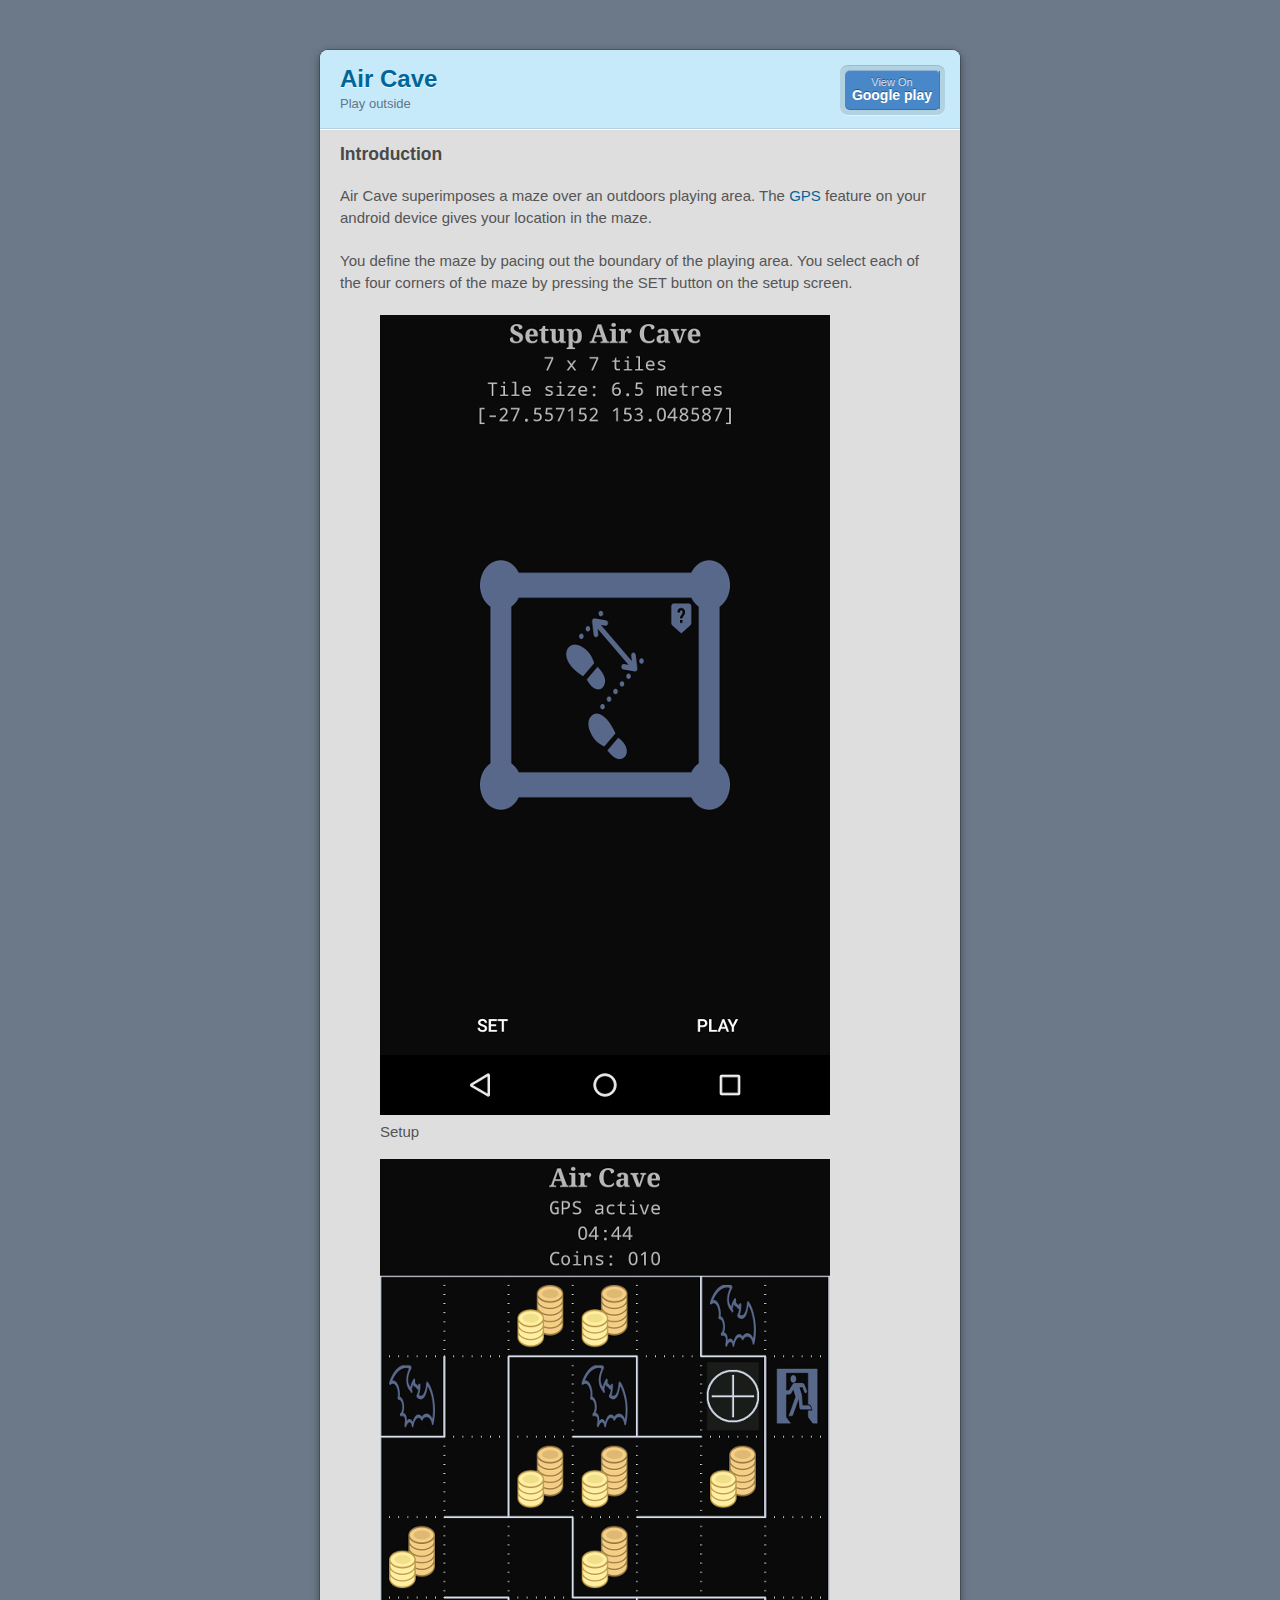
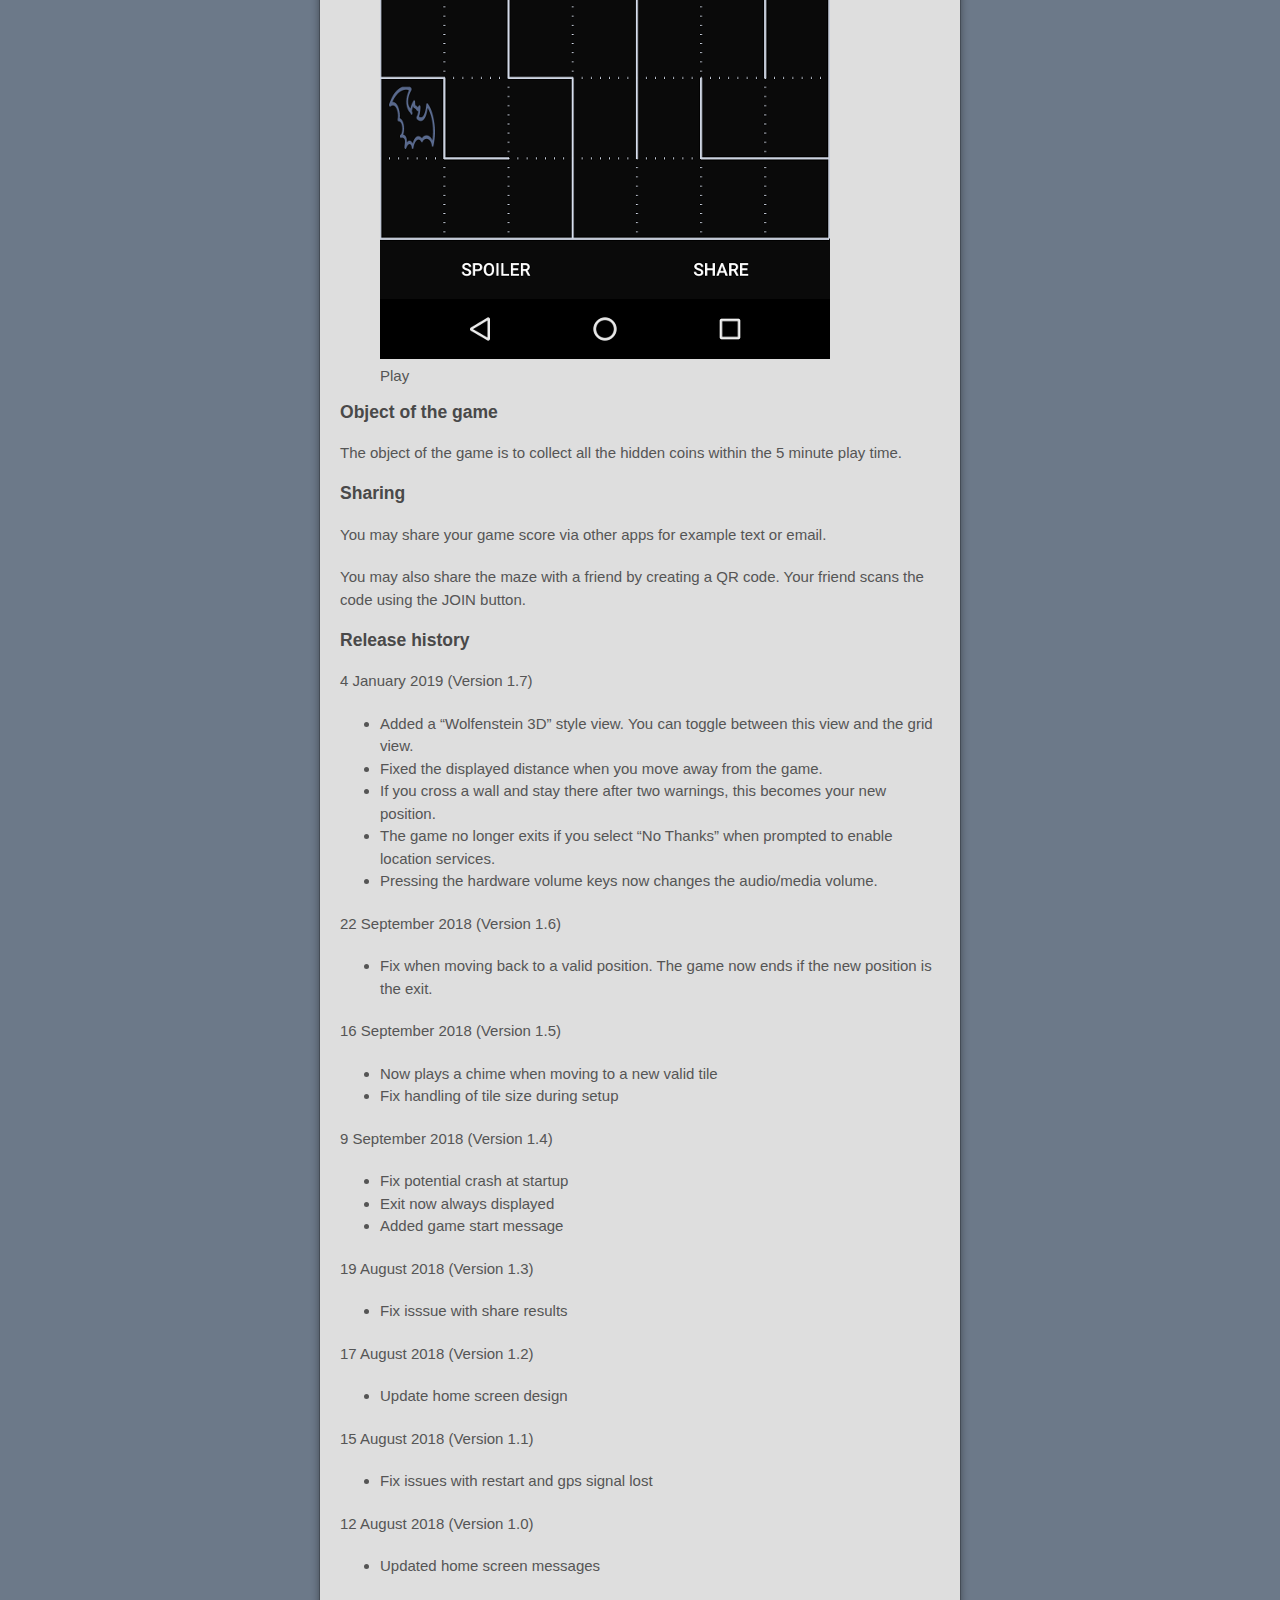
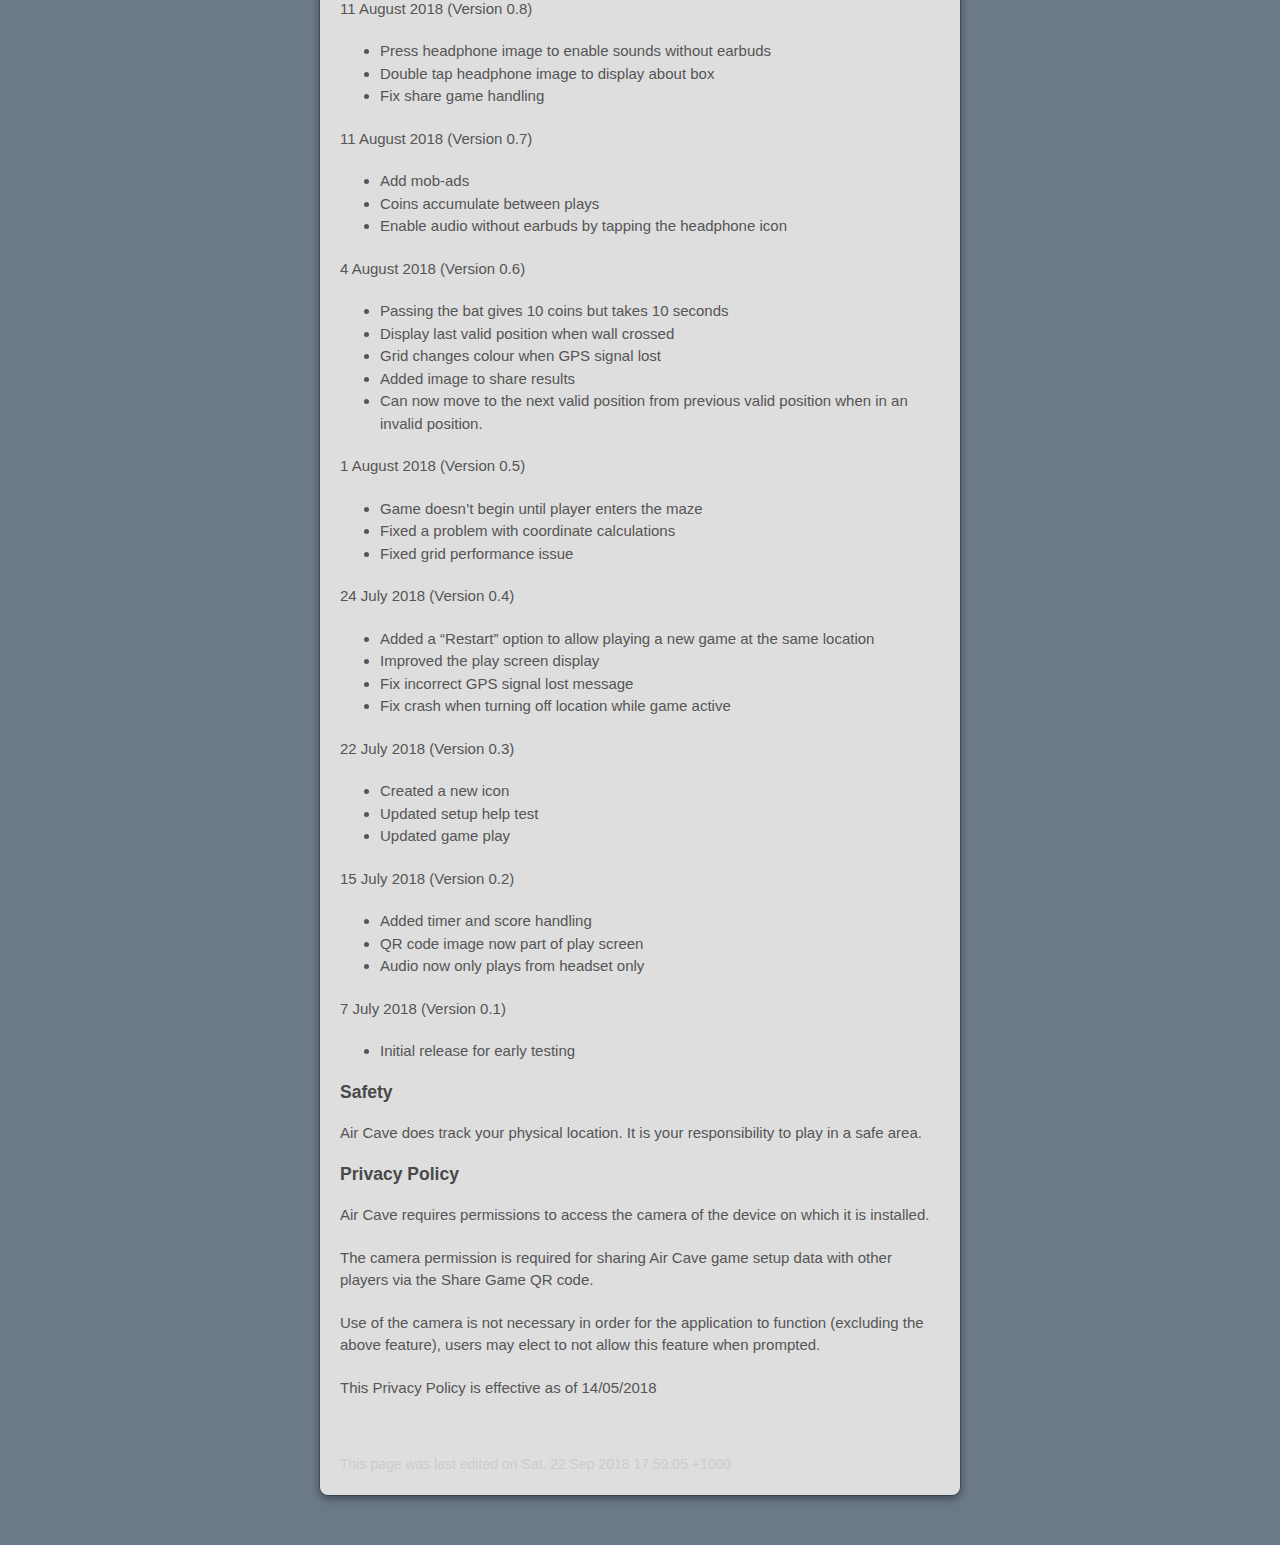
==== aircave.html @ e0bfed15 "Bump version" ====
<!DOCTYPE html>
<html lang="en">
<head>
  <meta charset="utf-8">
  <meta http-equiv="X-UA-Compatible" content="IE=edge">
  <meta name="viewport" content="width=device-width, initial-scale=1">
  <title>Air Cave</title>
  <link rel="stylesheet" href="/css/jekyll-theme-modernist.css">
</head>
  <body>
    <div class="wrapper">
      <header>
        <h1>Air Cave</h1>
        <p>Play outside</p>
        <ul>
          <li><a href="https://play.google.com/store/apps/details?id=net.aircave">View On <strong>Google play</strong></a></li>
        </ul>
      </header>
      <section>
<div class="article">
<h3 id="introduction">Introduction</h3>
<p>Air Cave superimposes a maze over an outdoors playing area. The <a href="https://en.wikipedia.org/wiki/GPS_navigation">GPS</a> feature on your android device gives your location in the maze.</p>
<p>You define the maze by pacing out the boundary of the playing area. You select each of the four corners of the maze by pressing the SET button on the setup screen.</p>
<figure>
<img src="images/aircave_setup.png" alt="Setup" /><figcaption>Setup</figcaption>
</figure>
<figure>
<img src="images/aircave_play.png" alt="Play" /><figcaption>Play</figcaption>
</figure>
<h3 id="object-of-the-game">Object of the game</h3>
<p>The object of the game is to collect all the hidden coins within the 5 minute play time.</p>
<h3 id="sharing">Sharing</h3>
<p>You may share your game score via other apps for example text or email.</p>
<p>You may also share the maze with a friend by creating a QR code. Your friend scans the code using the JOIN button.</p>
<h3 id="release-history">Release history</h3>
<p>4 January 2019 (Version 1.7)</p>
<ul>
<li>Added a “Wolfenstein 3D” style view. You can toggle between this view and the grid view.</li>
<li>Fixed the displayed distance when you move away from the game.</li>
<li>If you cross a wall and stay there after two warnings, this becomes your new position.</li>
<li>The game no longer exits if you select “No Thanks” when prompted to enable location services.</li>
<li>Pressing the hardware volume keys now changes the audio/media volume.</li>
</ul>
<p>22 September 2018 (Version 1.6)</p>
<ul>
<li>Fix when moving back to a valid position. The game now ends if the new position is the exit.</li>
</ul>
<p>16 September 2018 (Version 1.5)</p>
<ul>
<li>Now plays a chime when moving to a new valid tile</li>
<li>Fix handling of tile size during setup</li>
</ul>
<p>9 September 2018 (Version 1.4)</p>
<ul>
<li>Fix potential crash at startup</li>
<li>Exit now always displayed</li>
<li>Added game start message</li>
</ul>
<p>19 August 2018 (Version 1.3)</p>
<ul>
<li>Fix isssue with share results</li>
</ul>
<p>17 August 2018 (Version 1.2)</p>
<ul>
<li>Update home screen design</li>
</ul>
<p>15 August 2018 (Version 1.1)</p>
<ul>
<li>Fix issues with restart and gps signal lost</li>
</ul>
<p>12 August 2018 (Version 1.0)</p>
<ul>
<li>Updated home screen messages</li>
</ul>
<p>11 August 2018 (Version 0.8)</p>
<ul>
<li>Press headphone image to enable sounds without earbuds</li>
<li>Double tap headphone image to display about box</li>
<li>Fix share game handling</li>
</ul>
<p>11 August 2018 (Version 0.7)</p>
<ul>
<li>Add mob-ads</li>
<li>Coins accumulate between plays</li>
<li>Enable audio without earbuds by tapping the headphone icon</li>
</ul>
<p>4 August 2018 (Version 0.6)</p>
<ul>
<li>Passing the bat gives 10 coins but takes 10 seconds</li>
<li>Display last valid position when wall crossed</li>
<li>Grid changes colour when GPS signal lost</li>
<li>Added image to share results</li>
<li>Can now move to the next valid position from previous valid position when in an invalid position.</li>
</ul>
<p>1 August 2018 (Version 0.5)</p>
<ul>
<li>Game doesn’t begin until player enters the maze</li>
<li>Fixed a problem with coordinate calculations</li>
<li>Fixed grid performance issue</li>
</ul>
<p>24 July 2018 (Version 0.4)</p>
<ul>
<li>Added a “Restart” option to allow playing a new game at the same location</li>
<li>Improved the play screen display</li>
<li>Fix incorrect GPS signal lost message</li>
<li>Fix crash when turning off location while game active</li>
</ul>
<p>22 July 2018 (Version 0.3)</p>
<ul>
<li>Created a new icon</li>
<li>Updated setup help test</li>
<li>Updated game play</li>
</ul>
<p>15 July 2018 (Version 0.2)</p>
<ul>
<li>Added timer and score handling</li>
<li>QR code image now part of play screen</li>
<li>Audio now only plays from headset only</li>
</ul>
<p>7 July 2018 (Version 0.1)</p>
<ul>
<li>Initial release for early testing</li>
</ul>
<h3 id="safety">Safety</h3>
<p>Air Cave does track your physical location. It is your responsibility to play in a safe area.</p>
<h3 id="privacy-policy">Privacy Policy <a href="#privacy-policy"></a></h3>
<p>Air Cave requires permissions to access the camera of the device on which it is installed.</p>
<p>The camera permission is required for sharing Air Cave game setup data with other players via the Share Game QR code.</p>
<p>Use of the camera is not necessary in order for the application to function (excluding the above feature), users may elect to not allow this feature when prompted.</p>
<p>This Privacy Policy is effective as of 14/05/2018</p>
</div>
      </section>
<footer>
  <p>This page was last edited on Sat, 22 Sep 2018 17:59:05 +1000
</p>
</footer>
    </div>
  </body>
</html>
---- css/jekyll-theme-modernist.css ----
html {
    background: #6C7989;
    background: #6C7989 linear_gradient(#6C7989, #434B55) fixed;
}

body {
    padding: 50px 0;
    margin: 0;
    font: 14px/1.5 Lato, "Helvetica Neue", Helvetica, Arial, sans-serif;
    color: #555;
    font-weight: 300;
    background: inline-image("checker.png") fixed;
}

.wrapper {
    width: 640px;
    margin: 0 auto;
    background: #DEDEDE;
    border-radius: 8px;
    box-shadow: rgba(0, 0, 0, 0.2) 0 0 0 1px, rgba(0, 0, 0, 0.45) 0 3px 10px;
}

header, section, footer {
    display: block;
}

a {
    color: #069;
    text-decoration: none;
}

p {
    margin: 0 0 20px;
    padding: 0;
}

strong {
    color: #222;
    font-weight: 700;
}

header {
    border-radius: 8px 8px 0 0;
    background: #C6EAFA;
    background: linear_gradient(#DDFBFC, #C6EAFA);
    position: relative;
    padding: 15px 20px;
    border-bottom: 1px solid #B2D2E1;
}

header h1 {
    margin: 0;
    padding: 0;
    font-size: 24px;
    line-height: 1.2;
    color: #069;
    text-shadow: rgba(255, 255, 255, 0.9) 0 1px 0;
}

header.without-description h1 {
    margin: 10px 0;
}

header p {
    margin: 0;
    color: #61778B;
    width: 300px;
    font-size: 13px;
}

header p.view {
    display: none;
    font-weight: 700;
    text-shadow: rgba(255, 255, 255, 0.9) 0 1px 0;
    -webkit-font-smoothing: antialiased;
}

header p.view a {
    color: #06c;
}

header p.view small {
    font-weight: 400;
}

header ul {
    margin: 0;
    padding: 0;
    list-style: none;
    position: absolute;
    z-index: 1;
    right: 20px;
    top: 20px;
    height: 38px;
    padding: 1px 0;
    background: #5198DF;
    background: linear_gradient(#77B9FB, #3782CD);
    border-radius: 5px;
    box-shadow: inset rgba(255, 255, 255, 0.45) 0 1px 0, inset rgba(0, 0, 0, 0.2) 0 -1px 0;
    width: auto;
}

header ul:before {
    content: '';
    position: absolute;
    z-index: -1;
    left: -5px;
    top: -4px;
    right: -5px;
    bottom: -6px;
    background: rgba(0, 0, 0, 0.1);
    border-radius: 8px;
    box-shadow: rgba(0, 0, 0, 0.2) 0 -1px 0, inset rgba(255, 255, 255, 0.7) 0 -1px 0;
}

header ul li {
    float: left;
    border-right: 1px solid #3A7CBE;
    height: 38px;
    padding-left: .5em;
    padding-right: .5em;
}

header ul li.single {
    border: none;
}

header ul li + li {
    width: 78px;
    border-left: 1px solid #8BBEF3;
}

header ul li + li + li {
    border-right: none;
    width: 79px;
}

header ul a {
    line-height: 1;
    font-size: 11px;
    color: #fff;
    color: rgba(255, 255, 255, 0.8);
    display: block;
    text-align: center;
    font-weight: 400;
    padding-top: 6px;
    height: 40px;
    text-shadow: rgba(0, 0, 0, 0.4) 0 -1px 0;
}

header ul a strong {
    font-size: 14px;
    display: block;
    color: #fff;
    -webkit-font-smoothing: antialiased;
}

section {
    padding: 15px 20px;
    font-size: 15px;
    border-top: 1px solid #fff;
    background: linear_gradient(#fafafa, #DEDEDE 700px);
    border-radius: 0 0 8px 8px;
    position: relative;
}

h1, h2, h3, h4, h5, h6 {
    color: #222;
    padding: 0;
    margin: 0 0 20px;
    line-height: 1.2;
}

p, ul, ol, table, pre, dl {
    margin: 0 0 20px;
}

h1, h2, h3 {
    line-height: 1.1;
}

h1 {
    font-size: 28px;
}

h2 {
    color: #393939;
}

h3, h4, h5, h6 {
    color: #494949;
}

blockquote {
    margin: 0 -20px 20px;
    padding: 15px 20px 1px 40px;
    font-style: italic;
    background: #ccc;
    background: rgba(0, 0, 0, 0.06);
    color: #222;
}

img {
    max-width: 100%;
}

code, pre {
    font-family: Monaco, Bitstream Vera Sans Mono, Lucida Console, Terminal;
    color: #333;
    font-size: 12px;
    overflow-x: auto;
}

pre {
    padding: 20px;
    background: #3A3C42;
    color: #f8f8f2;
    margin: 0 -20px 20px;
}

pre code {
    color: #f8f8f2;
}

li pre {
    margin-left: -60px;
    padding-left: 60px;
}

table {
    width: 100%;
    border-collapse: collapse;
}

th, td {
    text-align: left;
    padding: 5px 10px;
    border-bottom: 1px solid #aaa;
}

dt {
    color: #222;
    font-weight: 700;
}

th {
    color: #222;
}

small {
    font-size: 11px;
}

hr {
    border: 0;
    background: #aaa;
    height: 1px;
    margin: 0 0 20px;
}

footer {
    width: 640px;
    margin-left: 20px;
    padding: 20px 0 0;
    color: #ccc;
    overflow: hidden;
}

footer a {
    color: #fff;
    font-weight: bold;
}

footer p {
    float: left;
}

footer p + p {
    float: right;
}

@media print, screen and (max-width: 740px) {
    body {
        padding: 0;
    }

    .wrapper {
        border-radius: 0;
        box-shadow: none;
        width: 100%;
    }

    footer {
        border-radius: 0;
        padding: 20px;
        width: auto;
    }

    footer p {
        float: none;
        margin: 0;
    }

    footer p + p {
        float: none;
    }
}

@media print, screen and (max-width: 580px) {
    header ul {
        display: none;
    }

    header p.view {
        display: block;
    }

    header p {
        width: 100%;
    }
}


/*
   generated by rouge http://rouge.jneen.net/
   original base16 by Chris Kempson (https://github.com/chriskempson/base16)
*/
.highlight table td {
    padding: 5px;
}

.highlight table pre {
    margin: 0;
}

.highlight, .highlight .w {
    color: #d0d0d0;
}

.highlight .err {
    color: #151515;
    background-color: #ac4142;
}

.highlight .c, .highlight .cd, .highlight .cm, .highlight .c1, .highlight .cs {
    color: #888;
}

.highlight .cp {
    color: #f4bf75;
}

.highlight .nt {
    color: #f4bf75;
}

.highlight .o, .highlight .ow {
    color: #d0d0d0;
}

.highlight .p, .highlight .pi {
    color: #d0d0d0;
}

.highlight .gi {
    color: #90a959;
}

.highlight .gd {
    color: #ac4142;
}

.highlight .gh {
    color: #6a9fb5;
    font-weight: bold;
}

.highlight .k, .highlight .kn, .highlight .kp, .highlight .kr, .highlight .kv {
    color: #aa759f;
}

.highlight .kc {
    color: #d28445;
}

.highlight .kt {
    color: #d28445;
}

.highlight .kd {
    color: #d28445;
}

.highlight .s, .highlight .sb, .highlight .sc, .highlight .sd, .highlight .s2, .highlight .sh, .highlight .sx, .highlight .s1 {
    color: #90a959;
}

.highlight .sr {
    color: #75b5aa;
}

.highlight .si {
    color: #8f5536;
}

.highlight .se {
    color: #8f5536;
}

.highlight .nn {
    color: #f4bf75;
}

.highlight .nc {
    color: #f4bf75;
}

.highlight .no {
    color: #f4bf75;
}

.highlight .na {
    color: #6a9fb5;
}

.highlight .m, .highlight .mf, .highlight .mh, .highlight .mi, .highlight .il, .highlight .mo, .highlight .mb, .highlight .mx {
    color: #90a959;
}

.highlight .ss {
    color: #90a959;
}
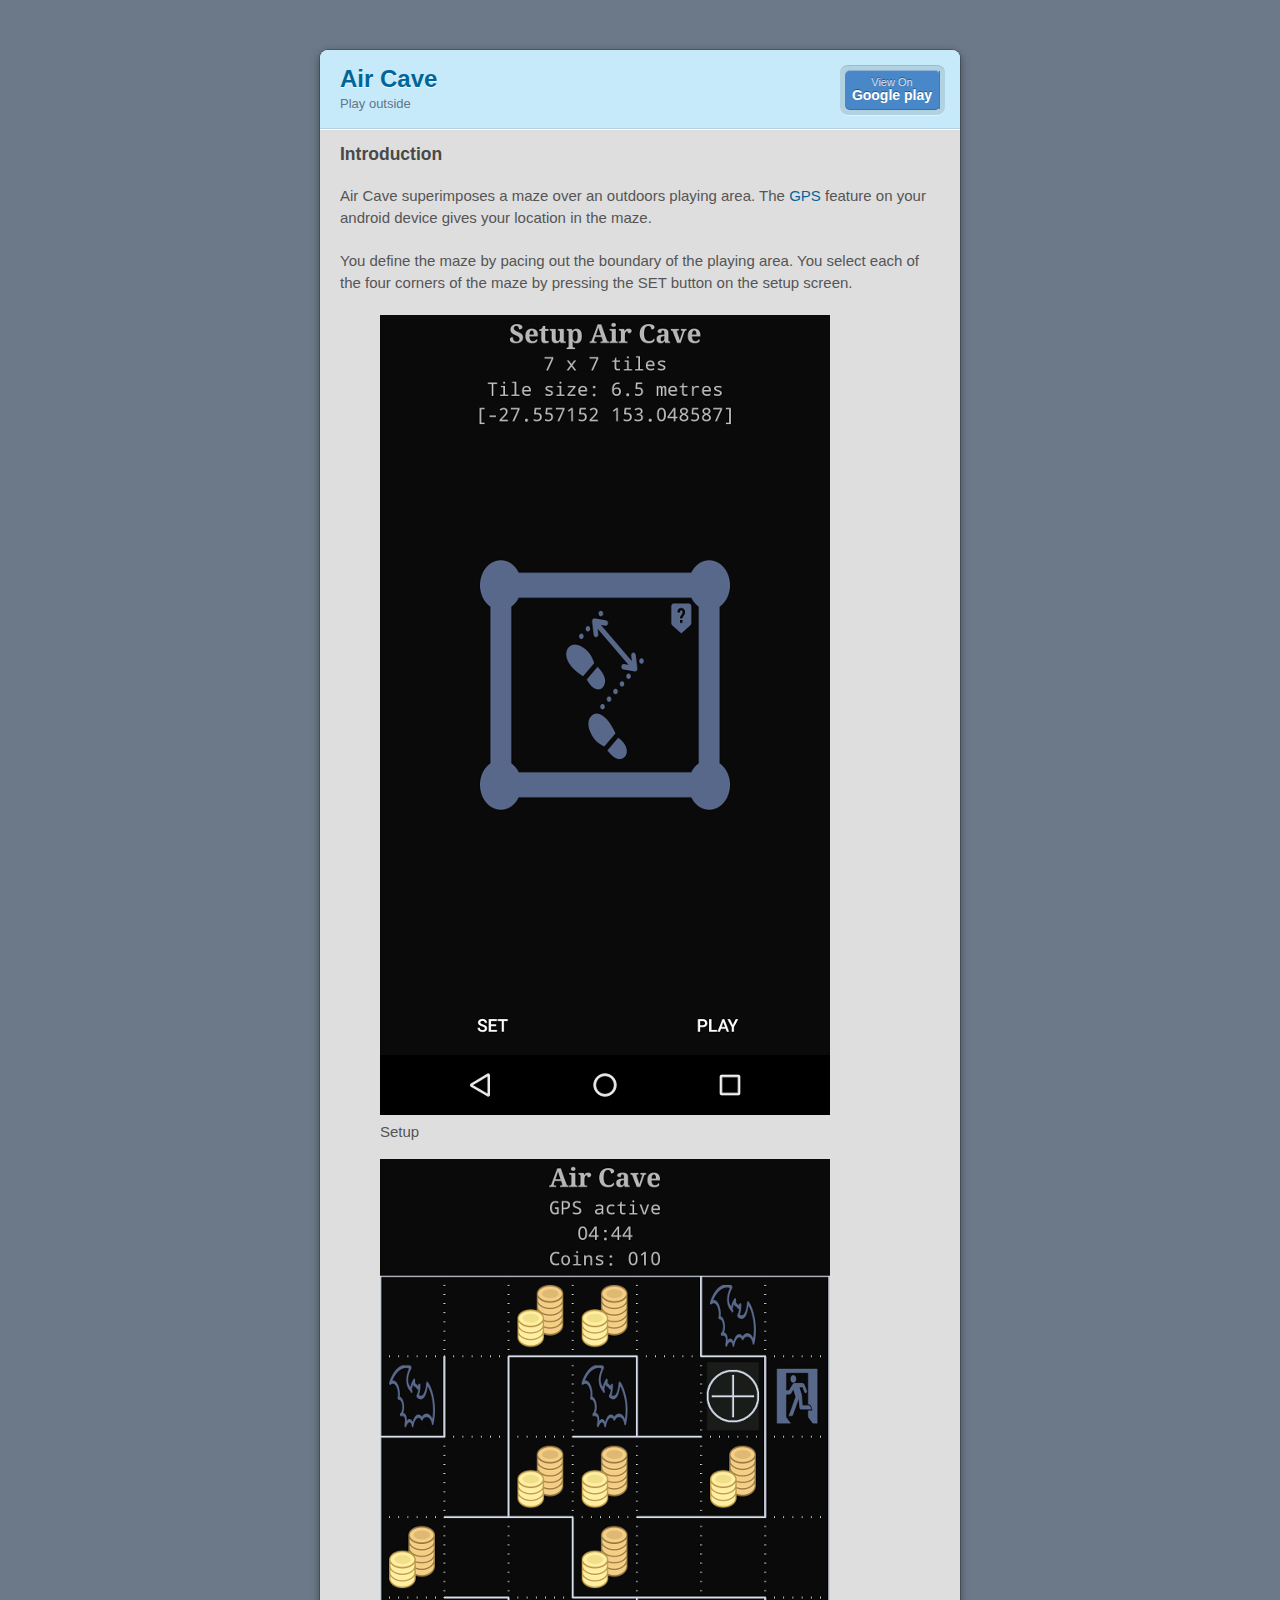
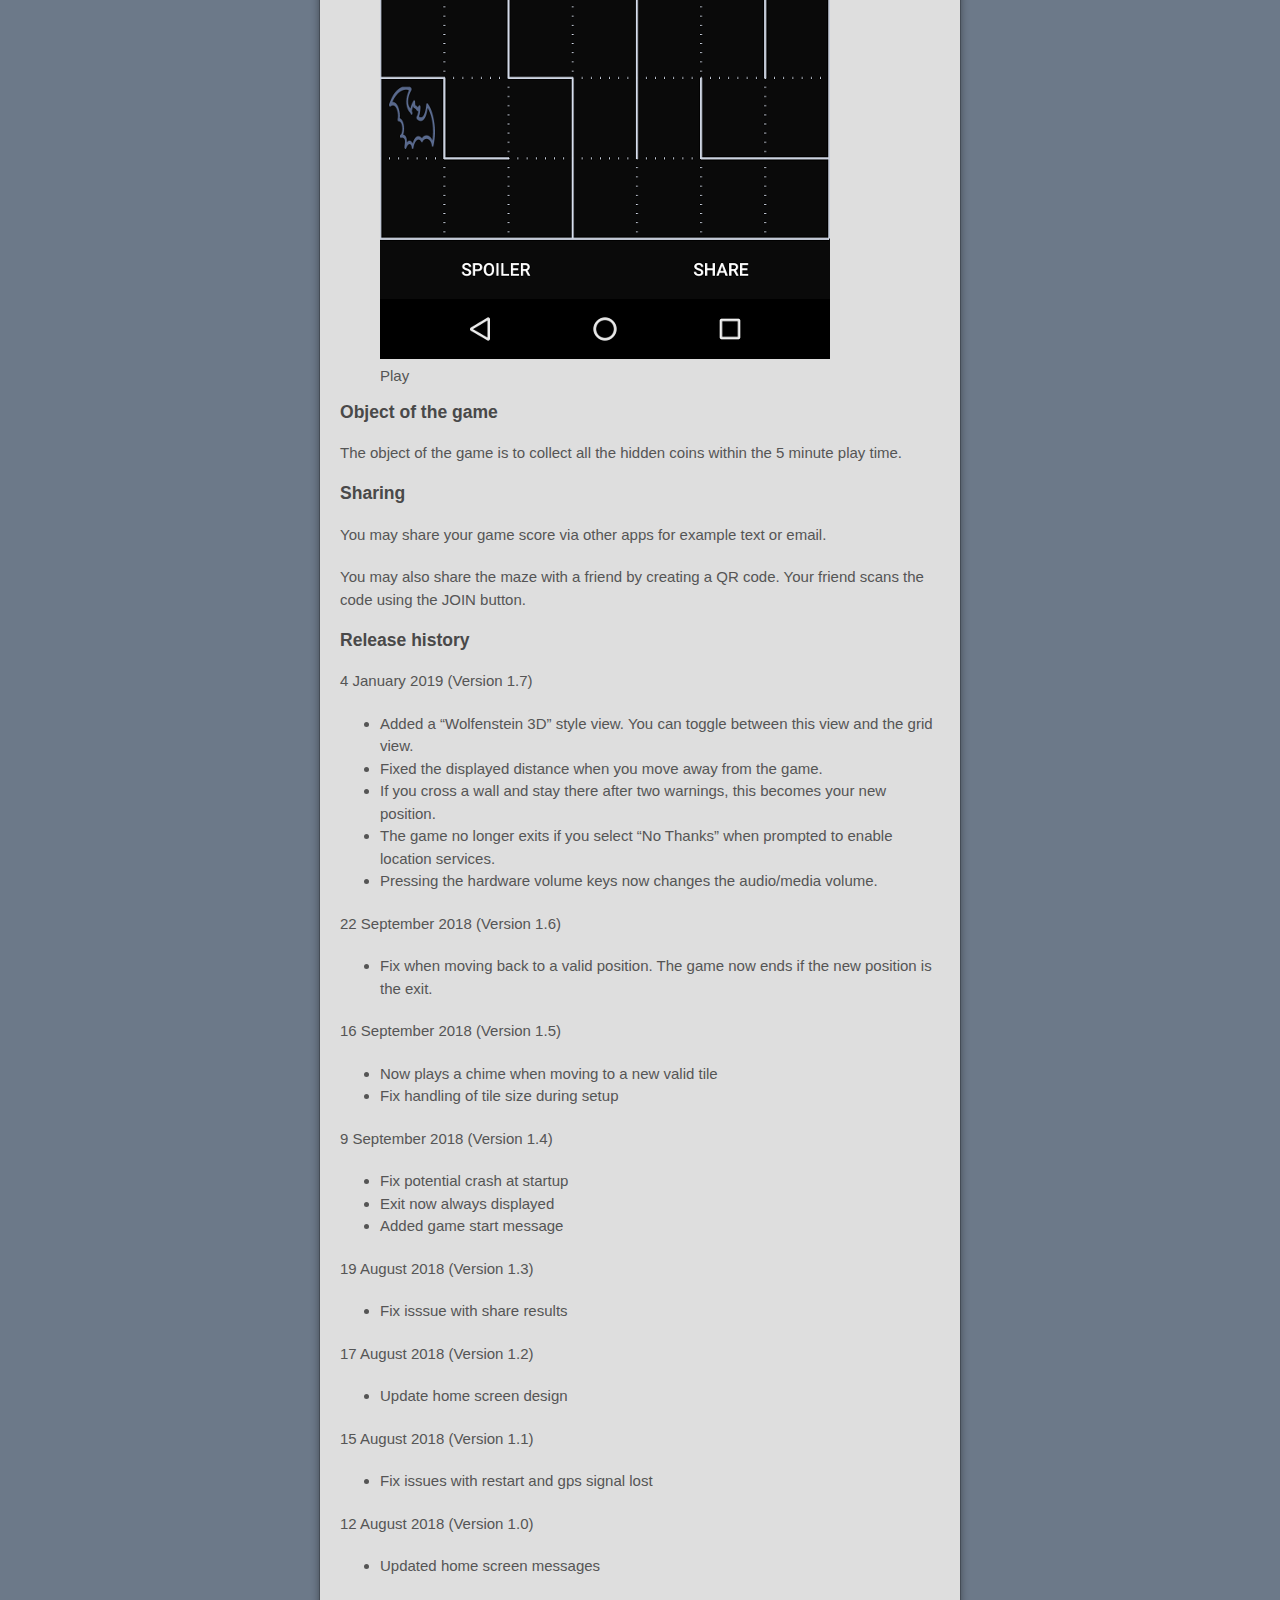
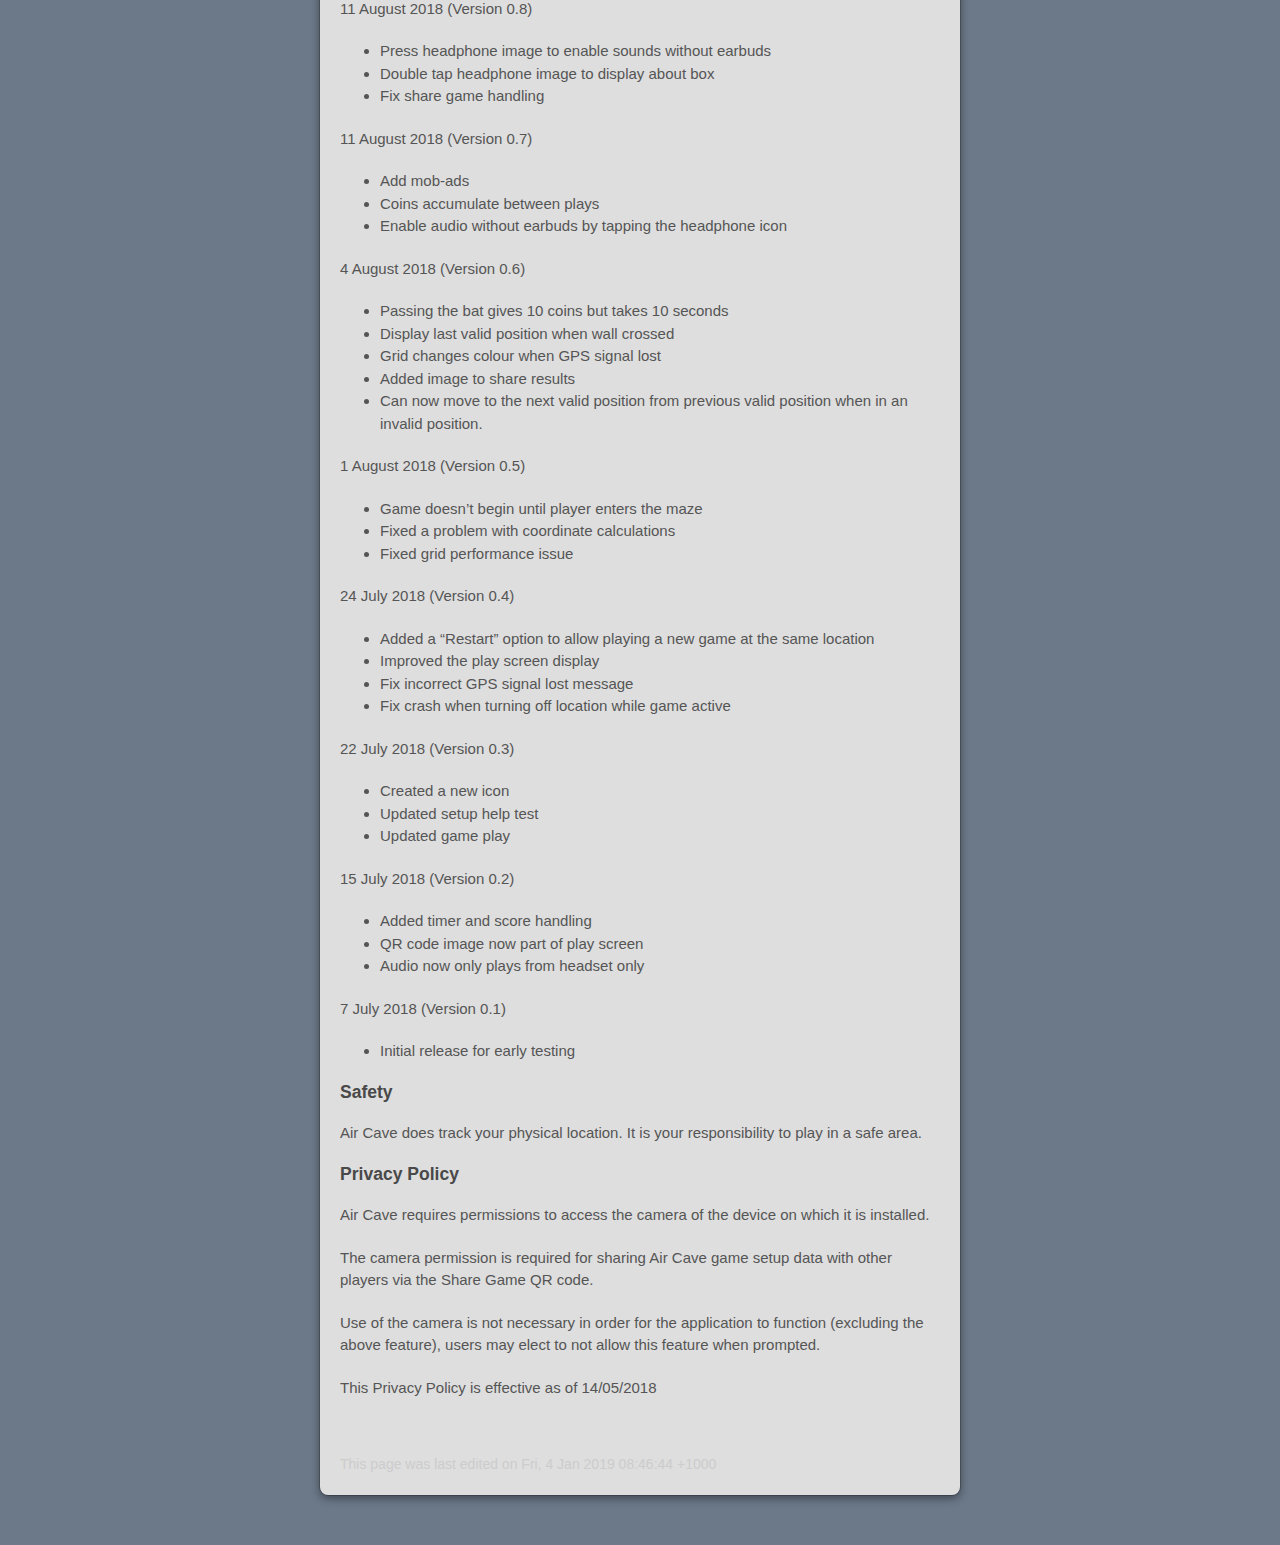
==== commit 53bbe9a5: "added stompbox" ====
--- a/aircave.html
+++ b/aircave.html
@@ -131,7 +131,7 @@
 </div>
       </section>
 <footer>
-  <p>This page was last edited on Sat, 22 Sep 2018 17:59:05 +1000
+  <p>This page was last edited on Fri, 4 Jan 2019 08:46:44 +1000
 </p>
 </footer>
     </div>
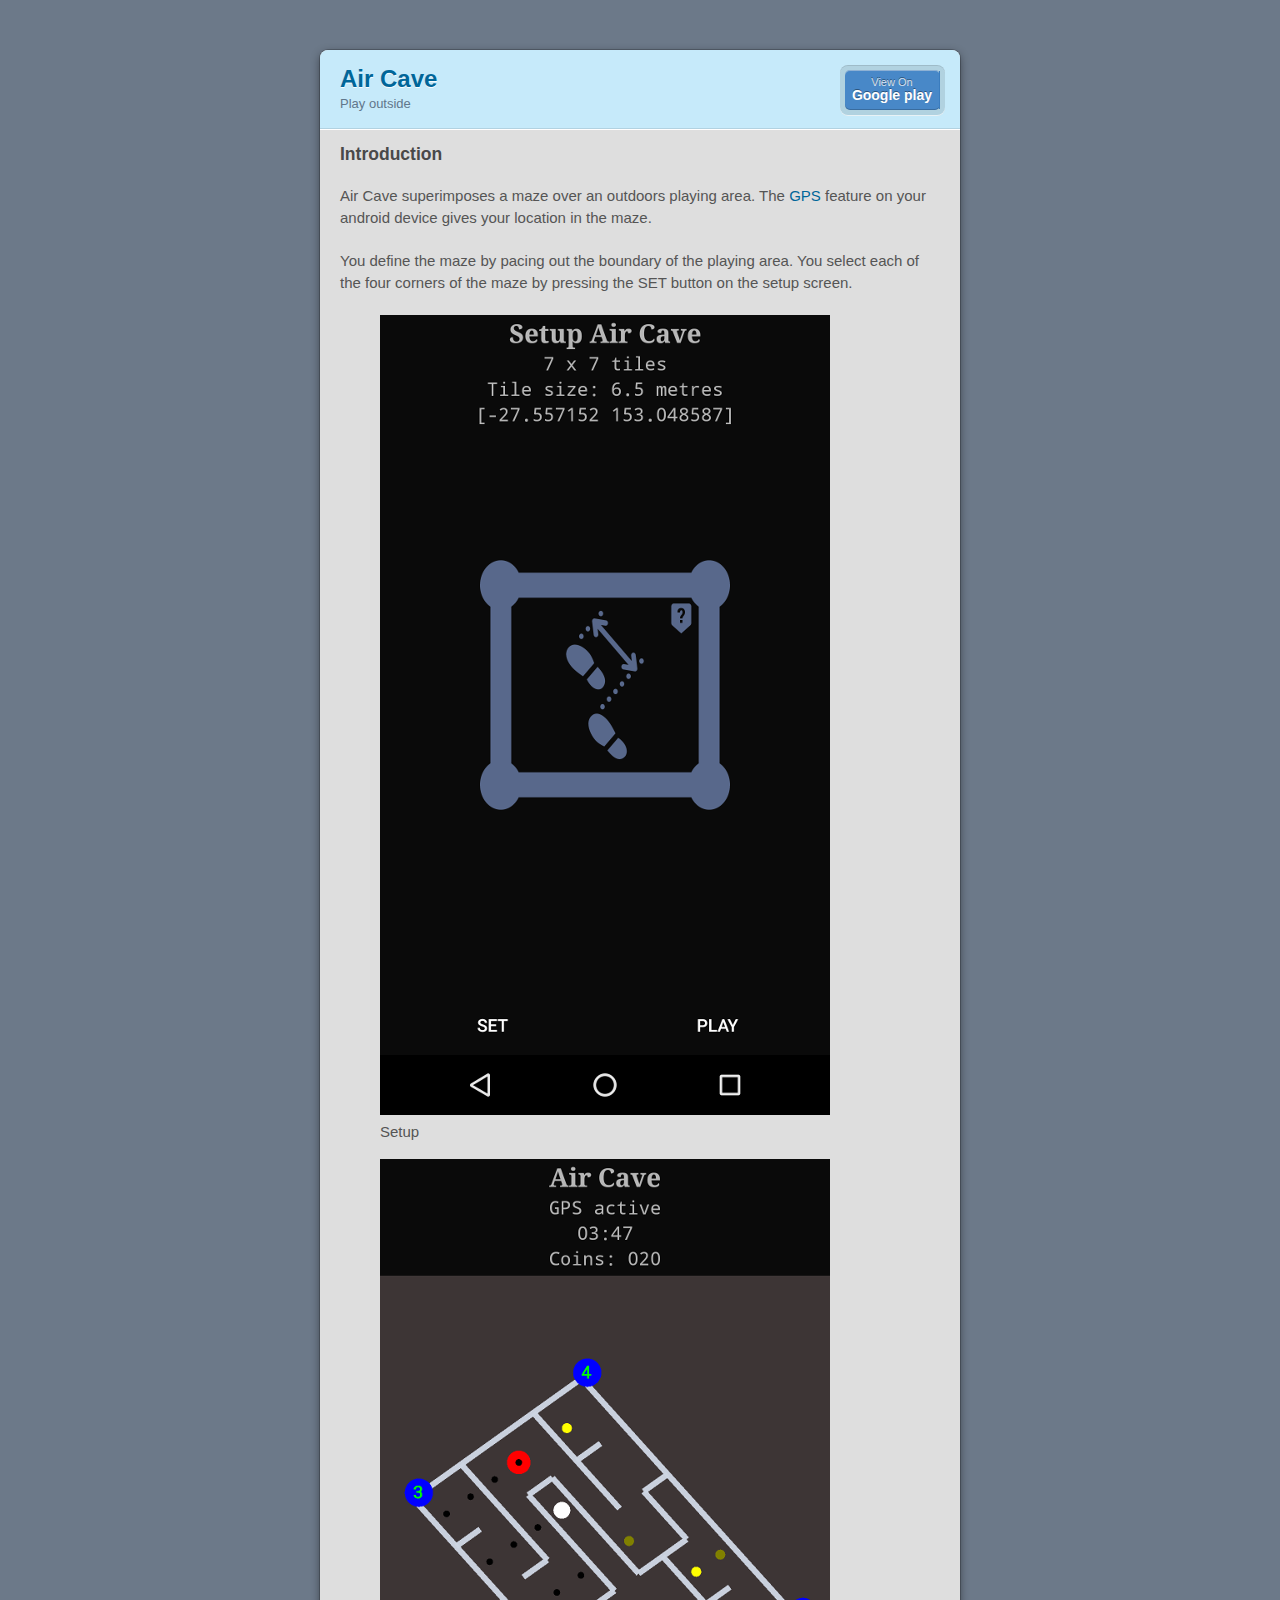
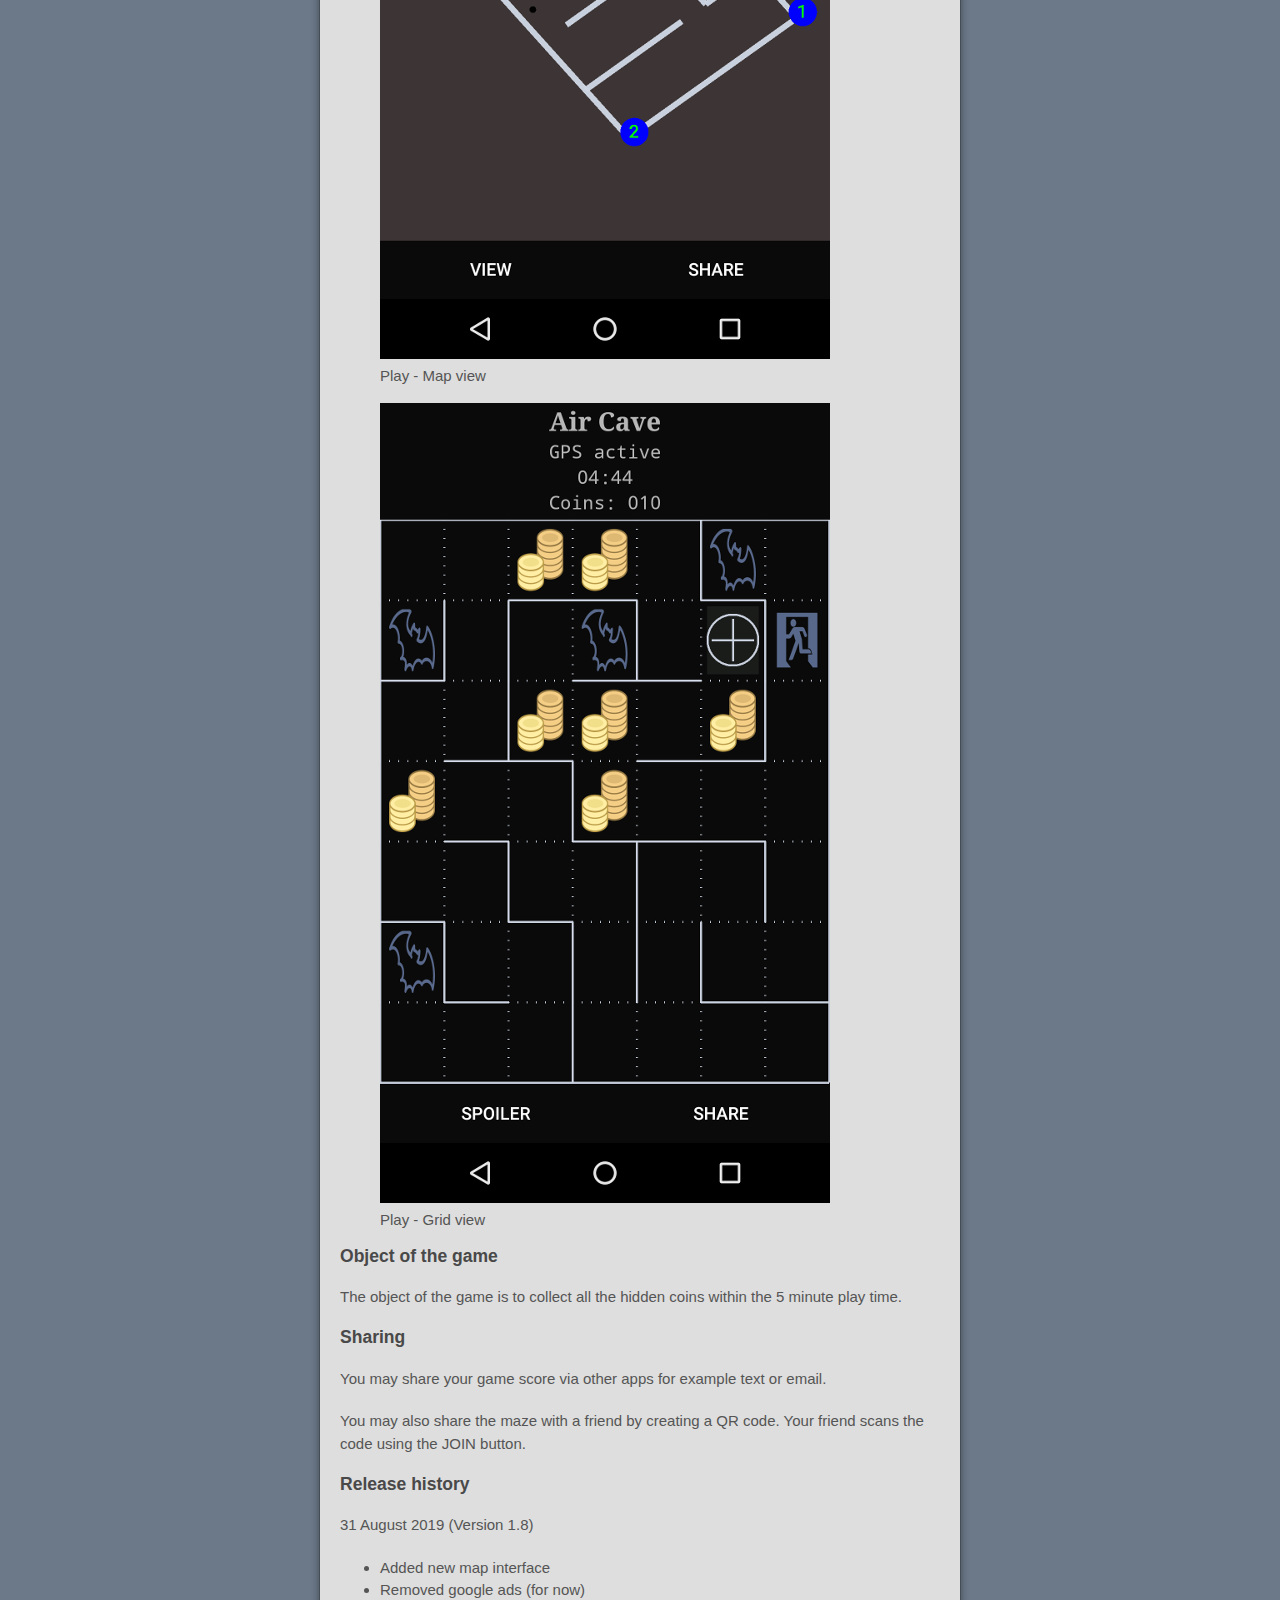
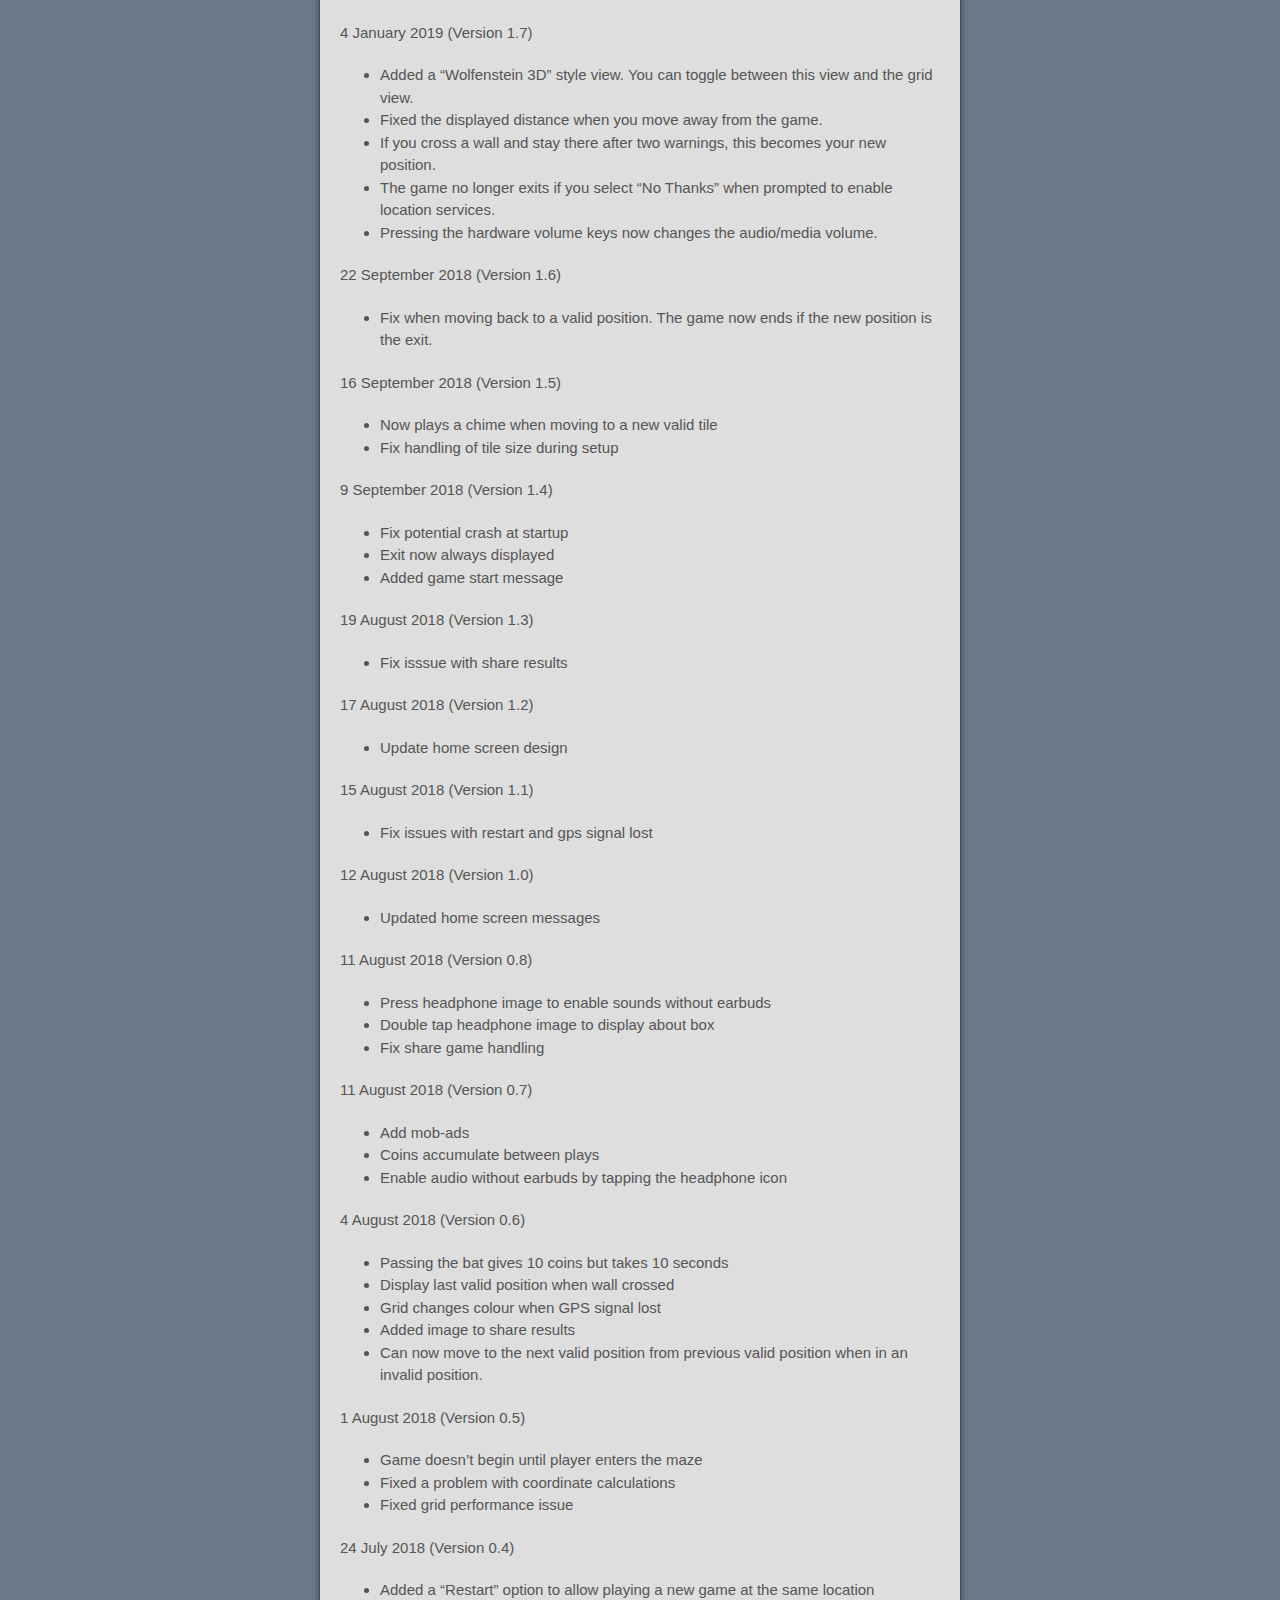
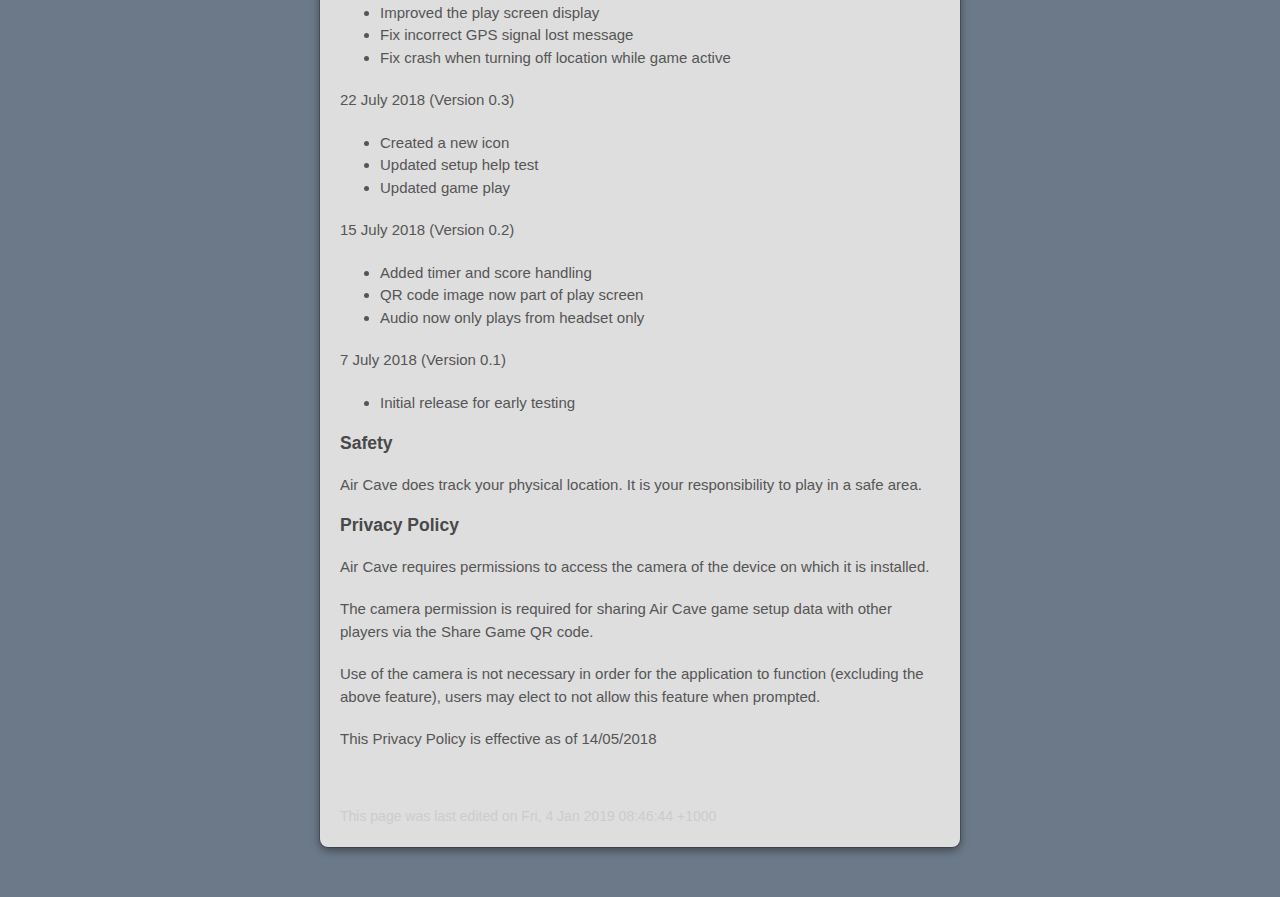
==== commit 615379fc: "bump aircave version" ====
--- a/aircave.html
+++ b/aircave.html
@@ -25,7 +25,10 @@
 <img src="images/aircave_setup.png" alt="Setup" /><figcaption>Setup</figcaption>
 </figure>
 <figure>
-<img src="images/aircave_play.png" alt="Play" /><figcaption>Play</figcaption>
+<img src="images/aircave_map.png" alt="Play - Map view" /><figcaption>Play - Map view</figcaption>
+</figure>
+<figure>
+<img src="images/aircave_play.png" alt="Play - Grid view" /><figcaption>Play - Grid view</figcaption>
 </figure>
 <h3 id="object-of-the-game">Object of the game</h3>
 <p>The object of the game is to collect all the hidden coins within the 5 minute play time.</p>
@@ -33,6 +36,11 @@
 <p>You may share your game score via other apps for example text or email.</p>
 <p>You may also share the maze with a friend by creating a QR code. Your friend scans the code using the JOIN button.</p>
 <h3 id="release-history">Release history</h3>
+<p>31 August 2019 (Version 1.8)</p>
+<ul>
+<li>Added new map interface</li>
+<li>Removed google ads (for now)</li>
+</ul>
 <p>4 January 2019 (Version 1.7)</p>
 <ul>
 <li>Added a “Wolfenstein 3D” style view. You can toggle between this view and the grid view.</li>
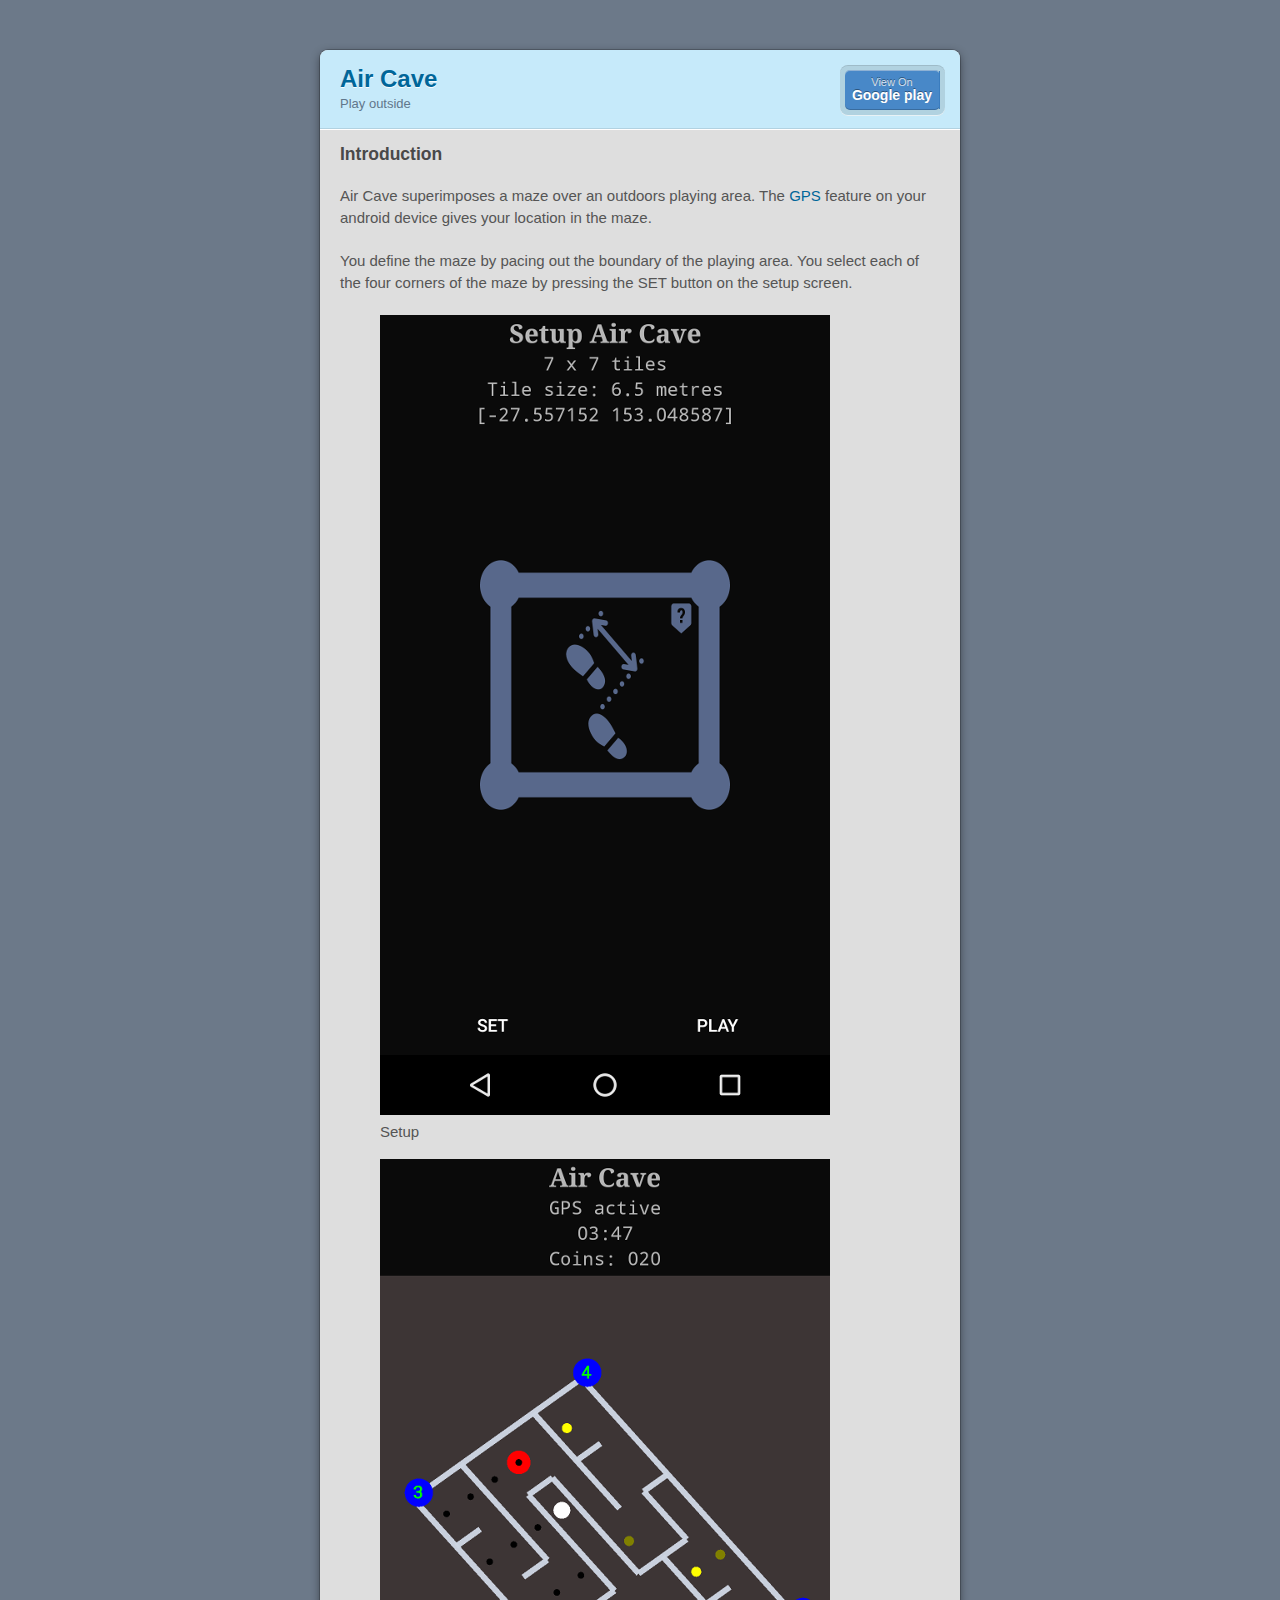
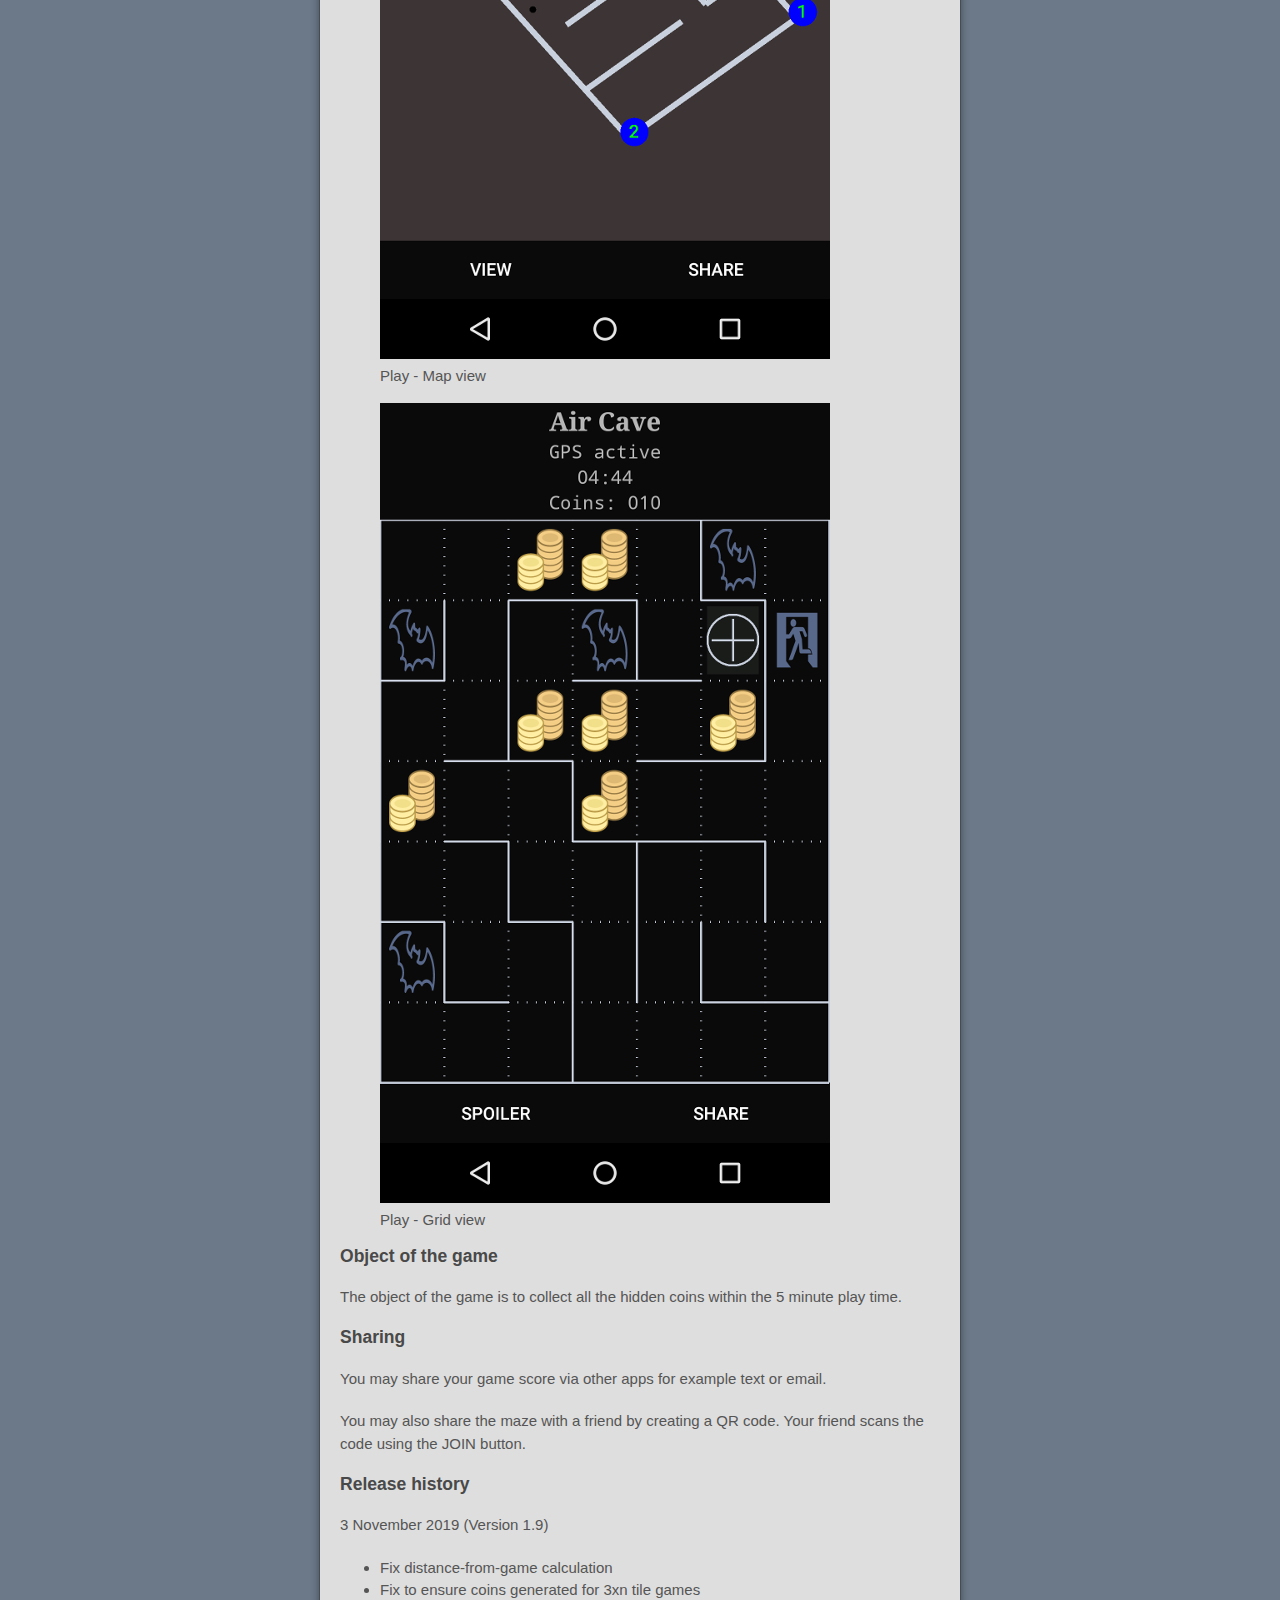
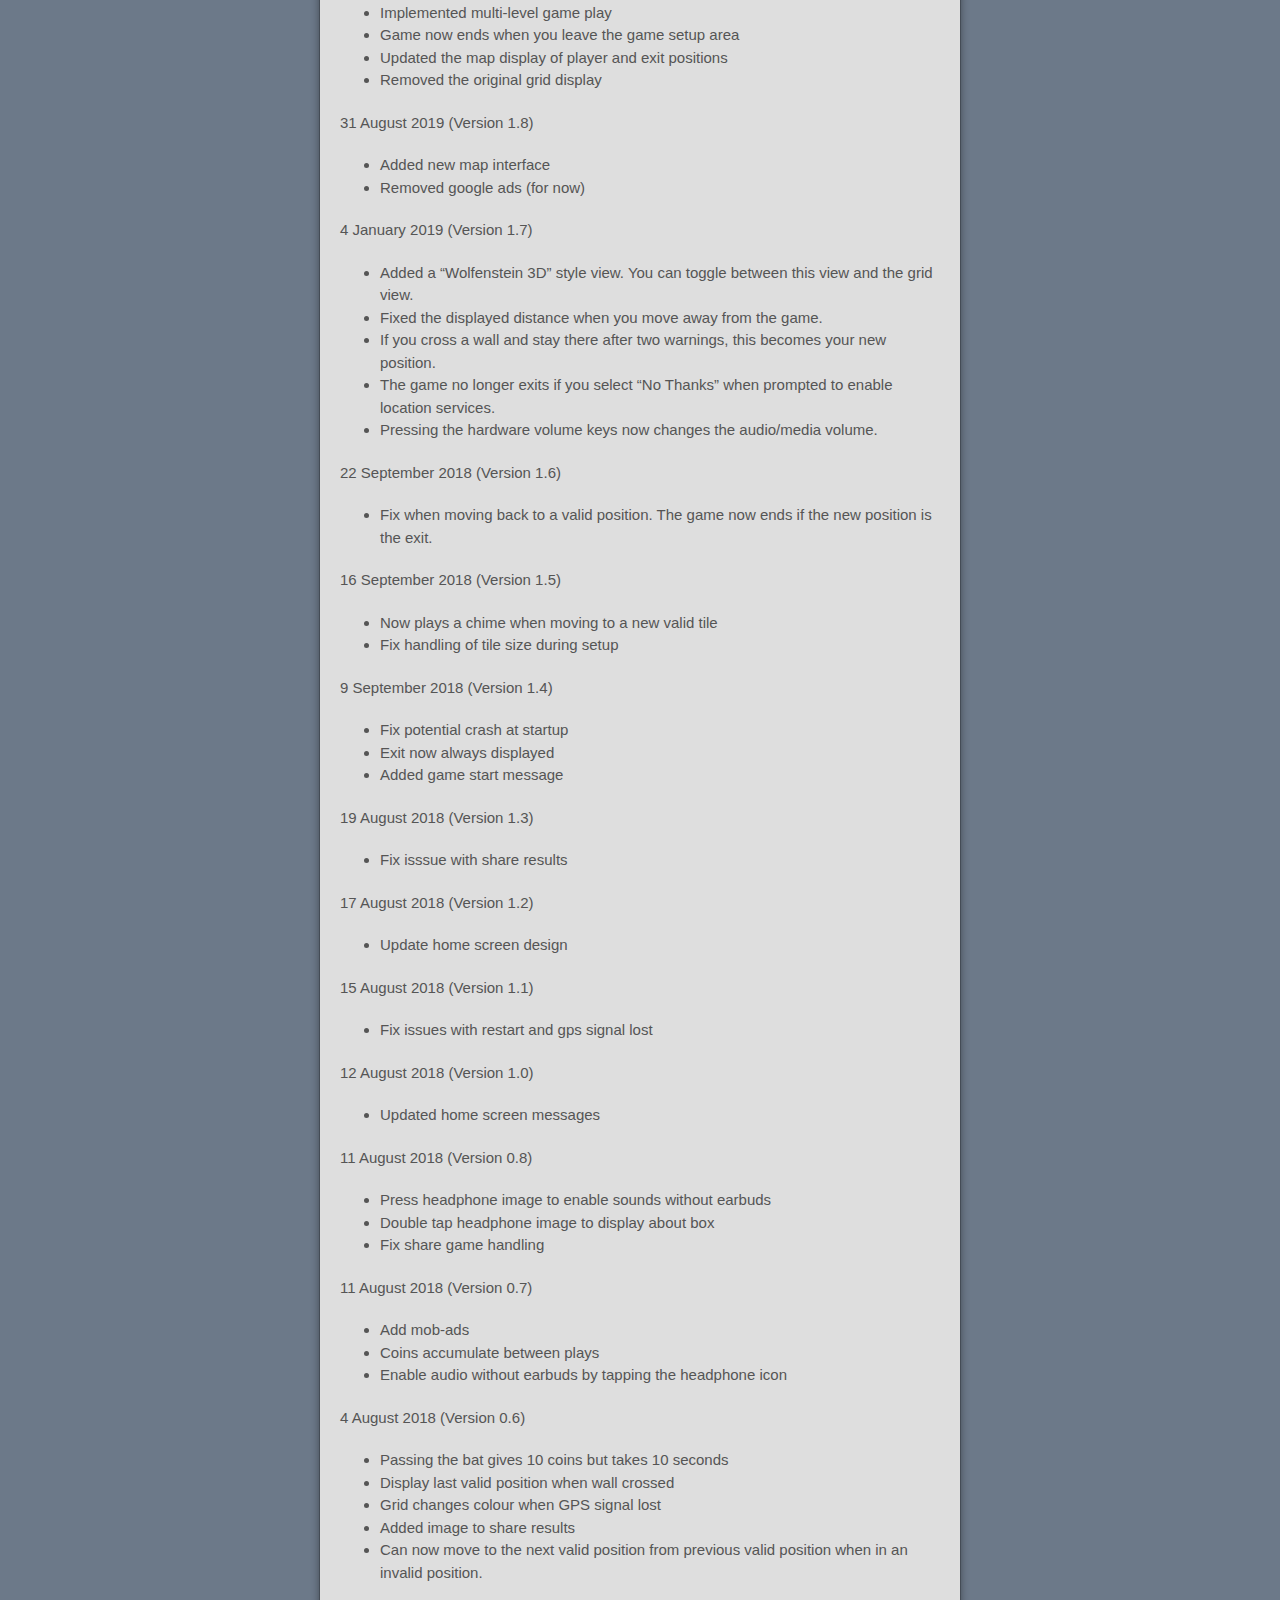
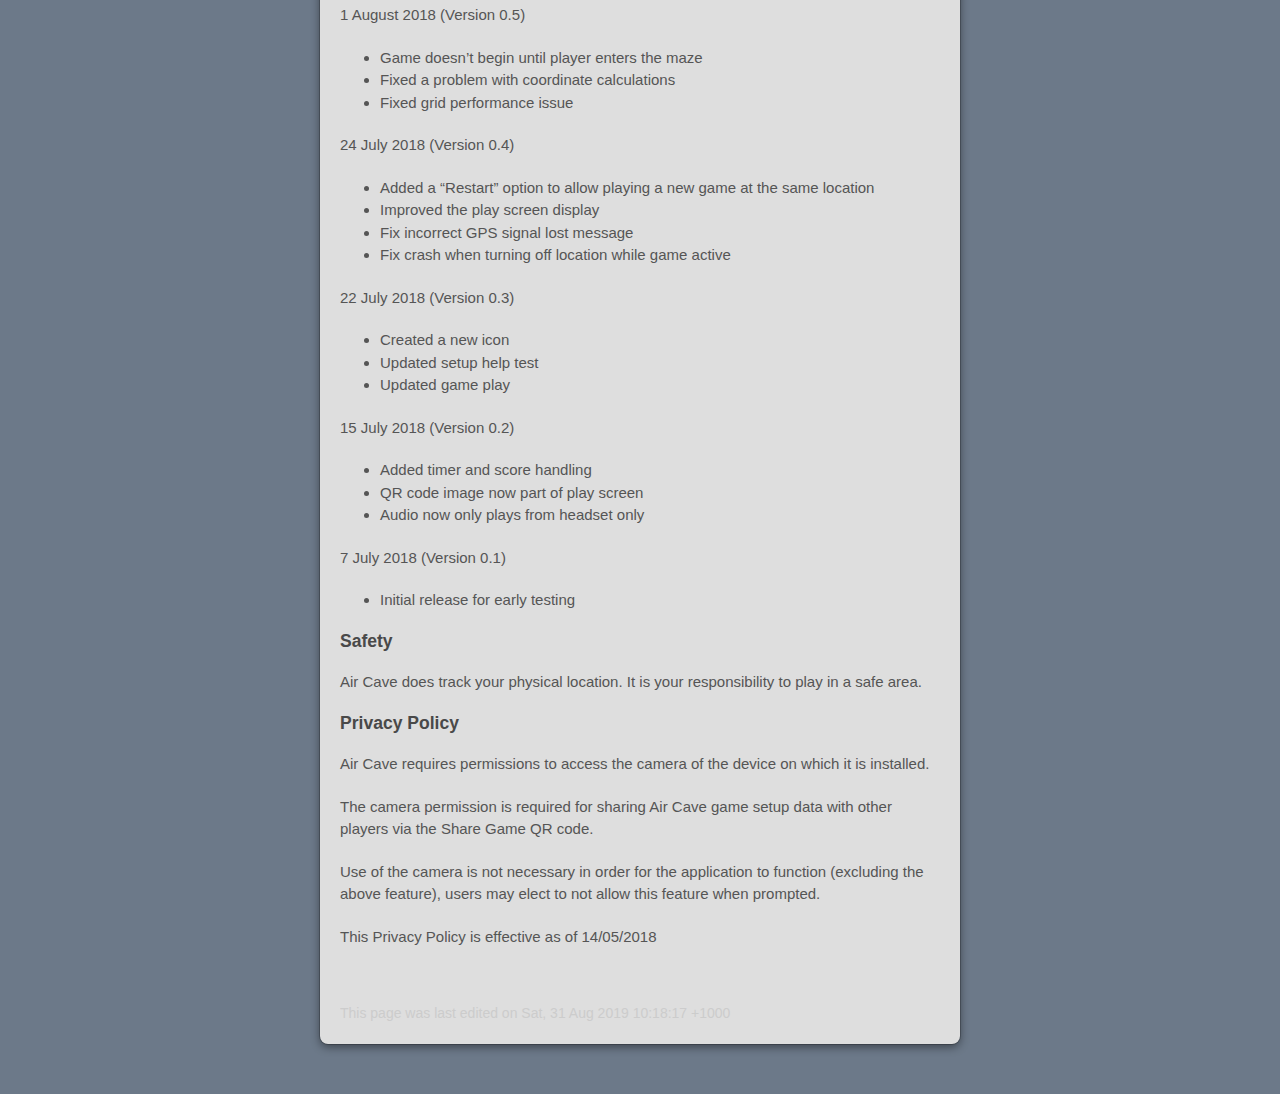
==== commit 7b548791: "bump version" ====
--- a/aircave.html
+++ b/aircave.html
@@ -36,6 +36,15 @@
 <p>You may share your game score via other apps for example text or email.</p>
 <p>You may also share the maze with a friend by creating a QR code. Your friend scans the code using the JOIN button.</p>
 <h3 id="release-history">Release history</h3>
+<p>3 November 2019 (Version 1.9)</p>
+<ul>
+<li>Fix distance-from-game calculation</li>
+<li>Fix to ensure coins generated for 3xn tile games</li>
+<li>Implemented multi-level game play</li>
+<li>Game now ends when you leave the game setup area</li>
+<li>Updated the map display of player and exit positions</li>
+<li>Removed the original grid display</li>
+</ul>
 <p>31 August 2019 (Version 1.8)</p>
 <ul>
 <li>Added new map interface</li>
@@ -139,7 +148,7 @@
 </div>
       </section>
 <footer>
-  <p>This page was last edited on Fri, 4 Jan 2019 08:46:44 +1000
+  <p>This page was last edited on Sat, 31 Aug 2019 10:18:17 +1000
 </p>
 </footer>
     </div>
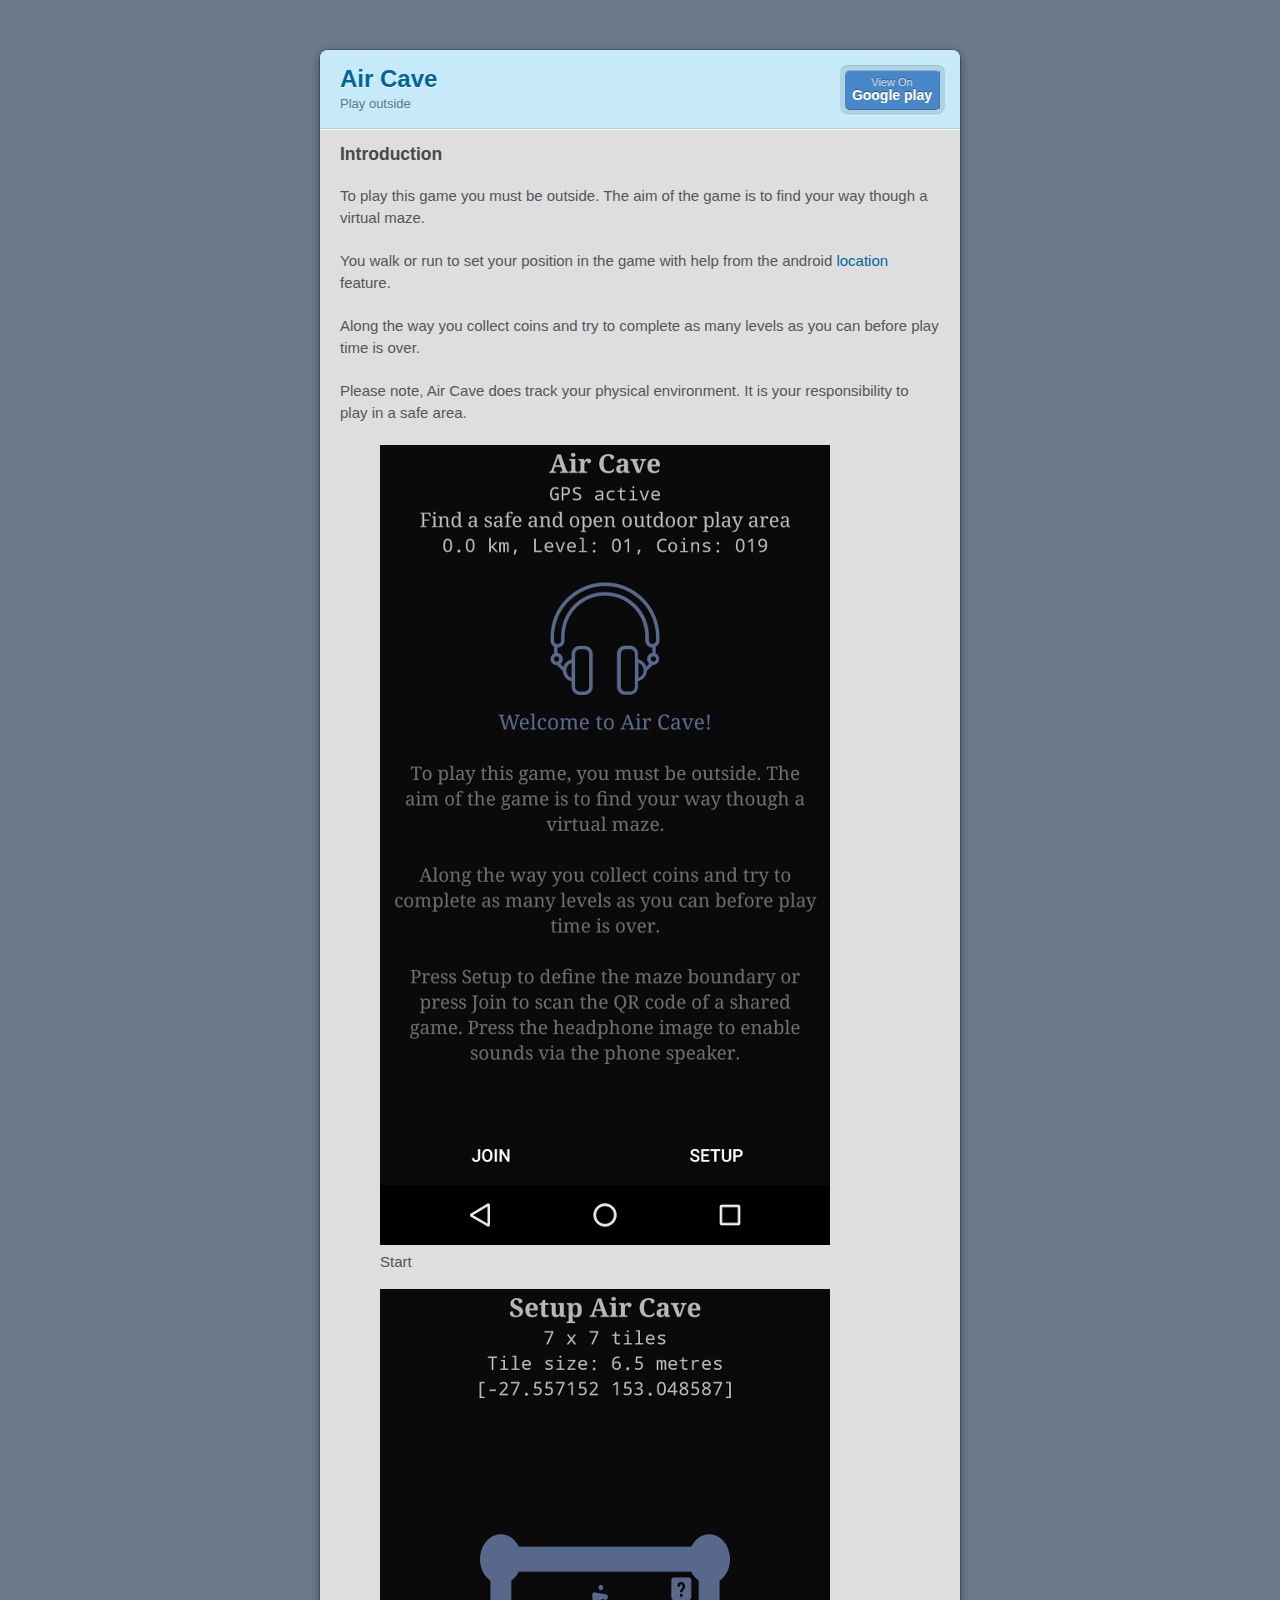
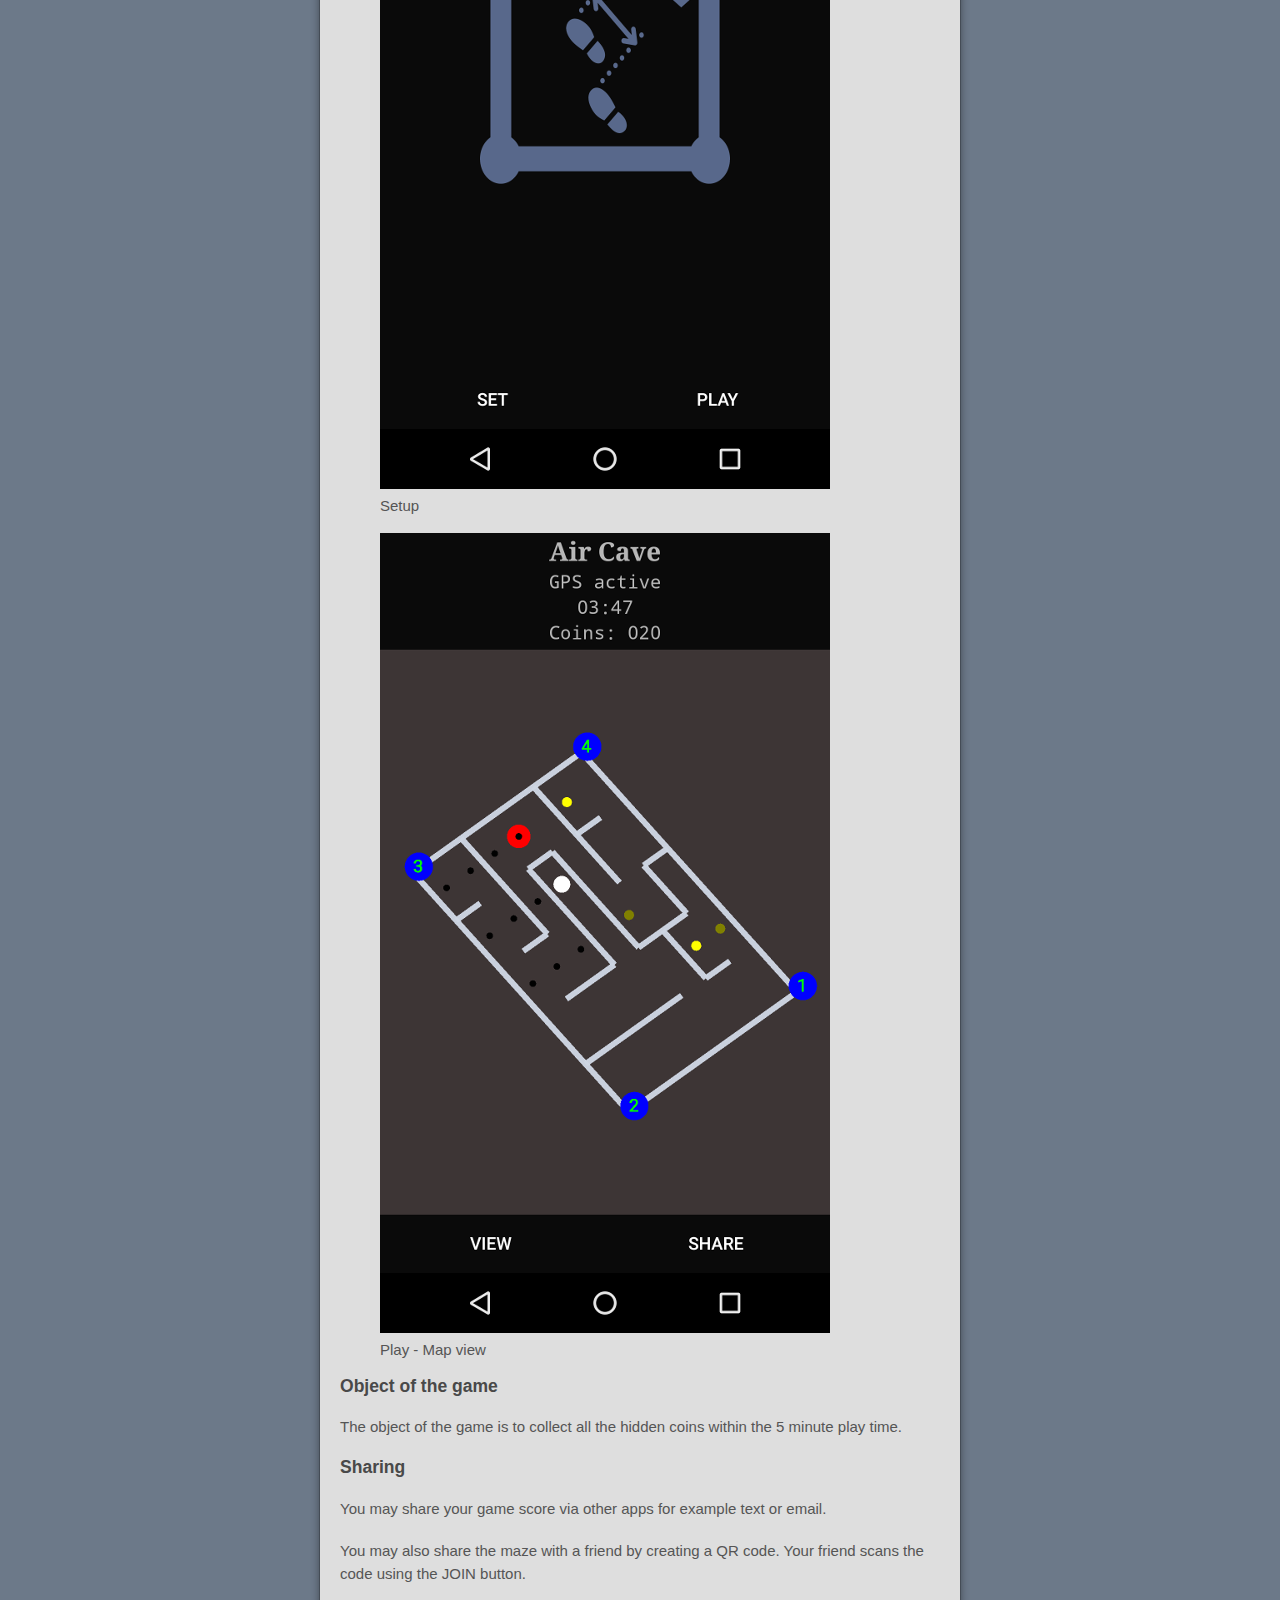
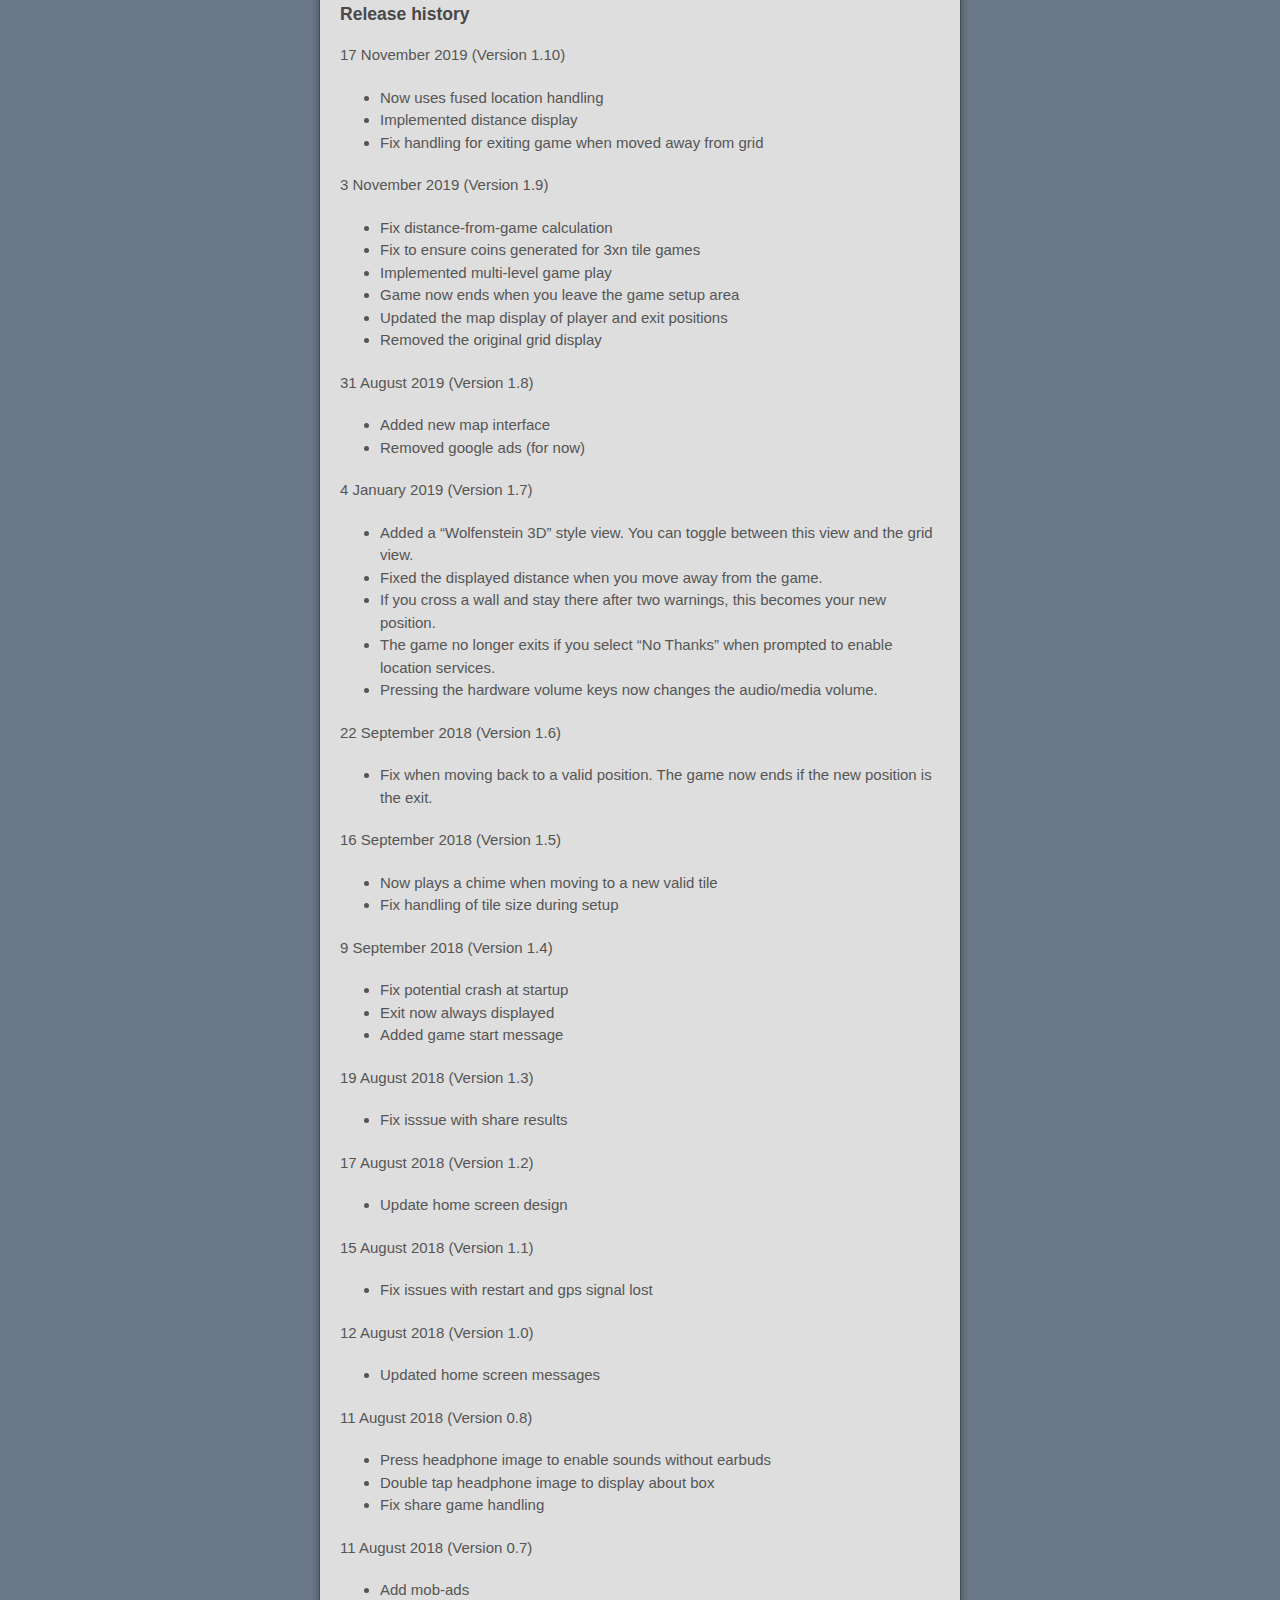
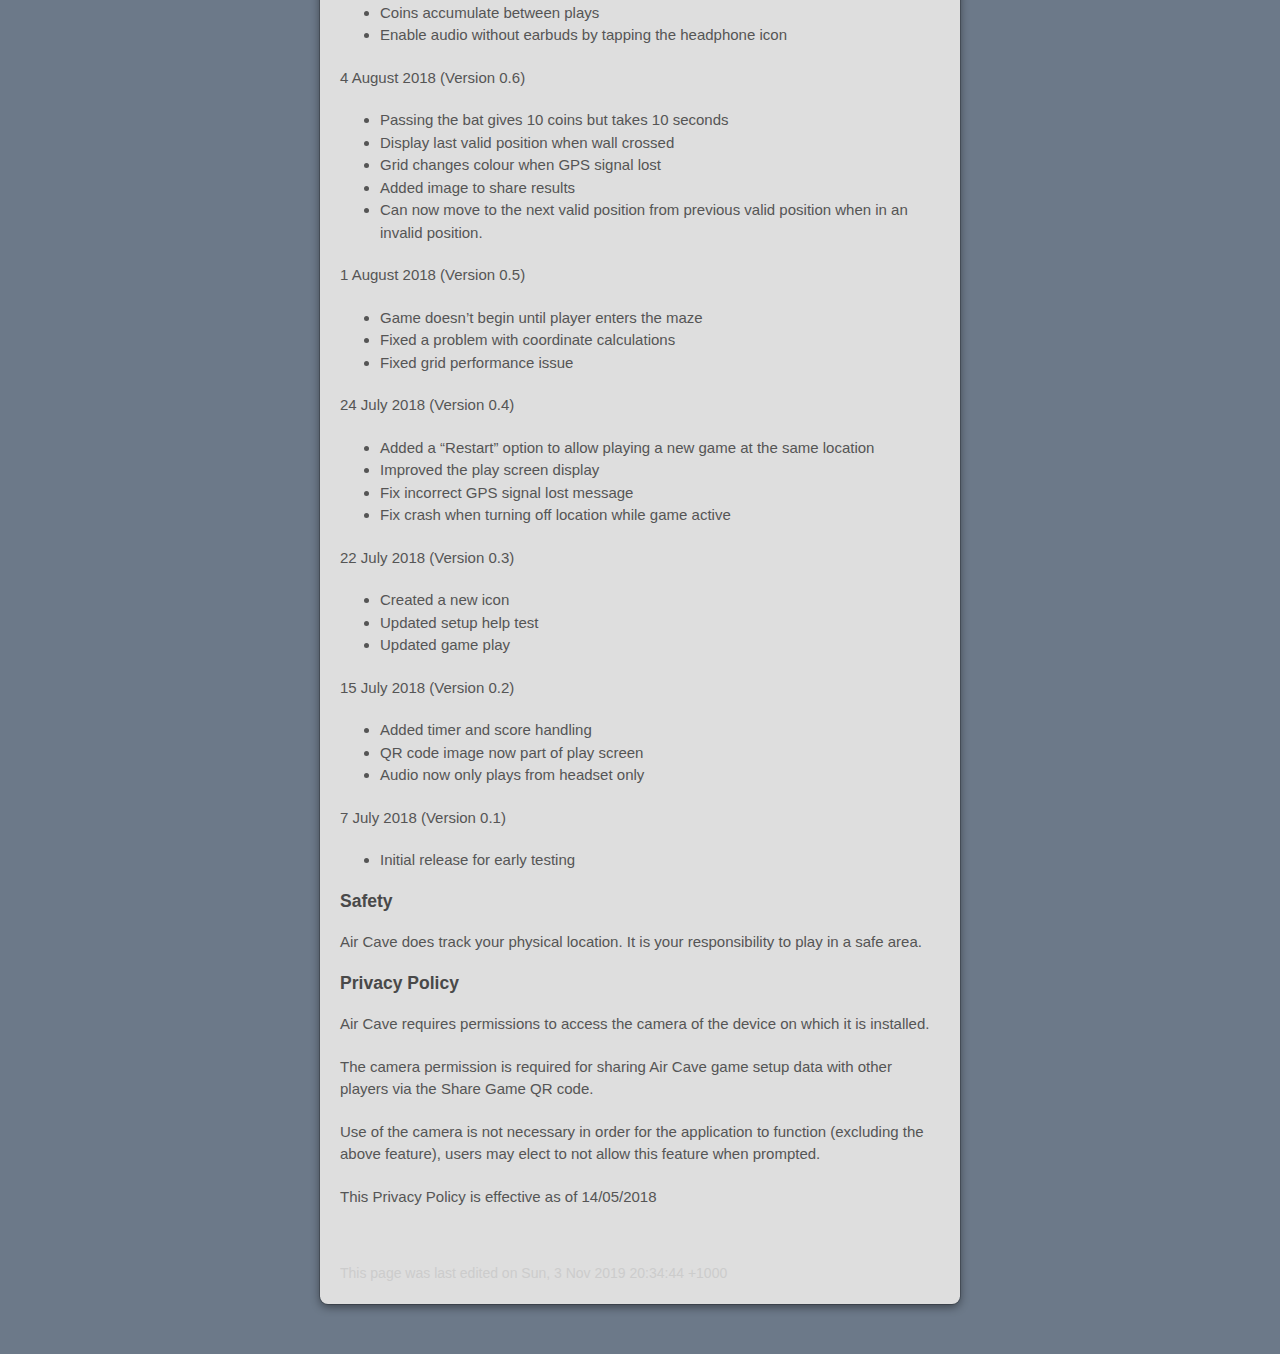
==== commit dad2e4e8: "bump version" ====
--- a/aircave.html
+++ b/aircave.html
@@ -19,16 +19,18 @@
       <section>
 <div class="article">
 <h3 id="introduction">Introduction</h3>
-<p>Air Cave superimposes a maze over an outdoors playing area. The <a href="https://en.wikipedia.org/wiki/GPS_navigation">GPS</a> feature on your android device gives your location in the maze.</p>
-<p>You define the maze by pacing out the boundary of the playing area. You select each of the four corners of the maze by pressing the SET button on the setup screen.</p>
+<p>To play this game you must be outside. The aim of the game is to find your way though a virtual maze.</p>
+<p>You walk or run to set your position in the game with help from the android <a href="https://en.wikipedia.org/wiki/GPS_navigation">location</a> feature.</p>
+<p>Along the way you collect coins and try to complete as many levels as you can before play time is over.</p>
+<p>Please note, Air Cave does track your physical environment. It is your responsibility to play in a safe area.</p>
+<figure>
+<img src="images/aircave_start.png" alt="Start" /><figcaption>Start</figcaption>
+</figure>
 <figure>
 <img src="images/aircave_setup.png" alt="Setup" /><figcaption>Setup</figcaption>
 </figure>
 <figure>
 <img src="images/aircave_map.png" alt="Play - Map view" /><figcaption>Play - Map view</figcaption>
-</figure>
-<figure>
-<img src="images/aircave_play.png" alt="Play - Grid view" /><figcaption>Play - Grid view</figcaption>
 </figure>
 <h3 id="object-of-the-game">Object of the game</h3>
 <p>The object of the game is to collect all the hidden coins within the 5 minute play time.</p>
@@ -36,6 +38,12 @@
 <p>You may share your game score via other apps for example text or email.</p>
 <p>You may also share the maze with a friend by creating a QR code. Your friend scans the code using the JOIN button.</p>
 <h3 id="release-history">Release history</h3>
+<p>17 November 2019 (Version 1.10)</p>
+<ul>
+<li>Now uses fused location handling</li>
+<li>Implemented distance display</li>
+<li>Fix handling for exiting game when moved away from grid</li>
+</ul>
 <p>3 November 2019 (Version 1.9)</p>
 <ul>
 <li>Fix distance-from-game calculation</li>
@@ -148,7 +156,7 @@
 </div>
       </section>
 <footer>
-  <p>This page was last edited on Sat, 31 Aug 2019 10:18:17 +1000
+  <p>This page was last edited on Sun, 3 Nov 2019 20:34:44 +1000
 </p>
 </footer>
     </div>
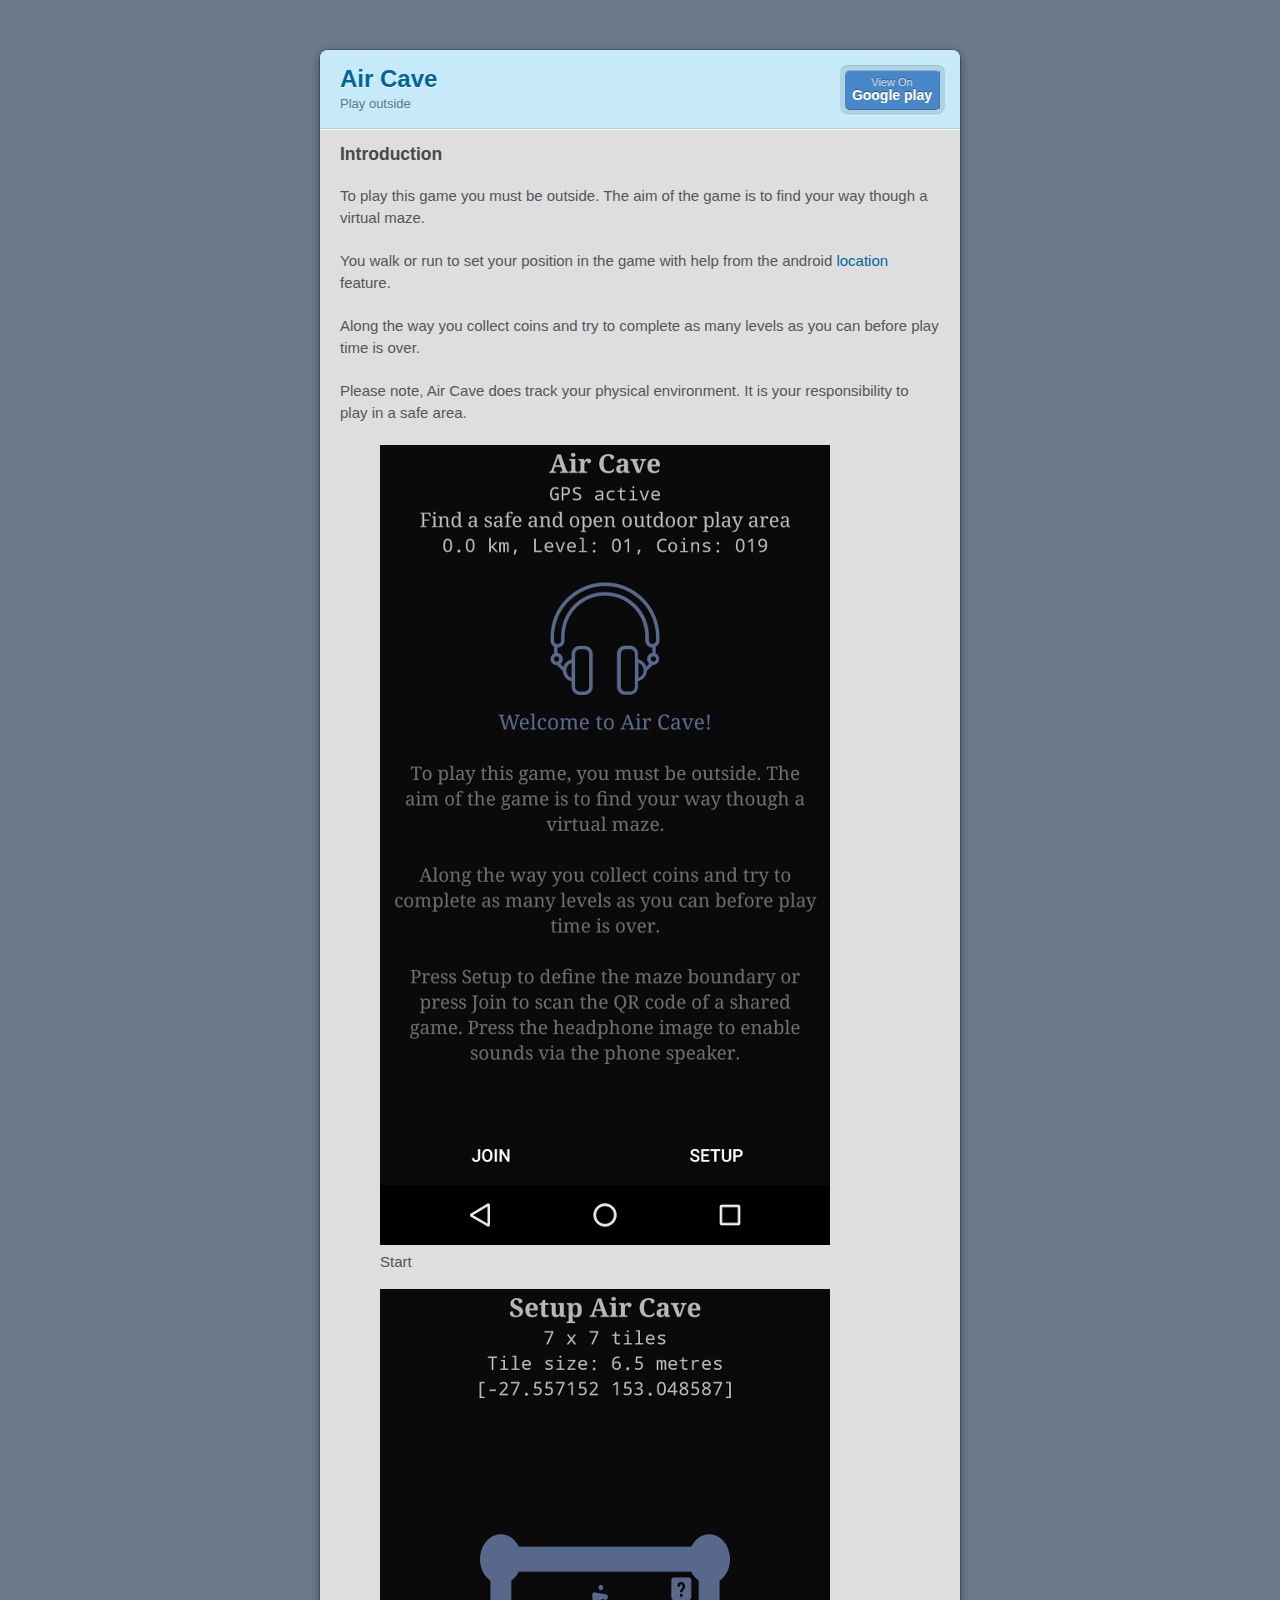
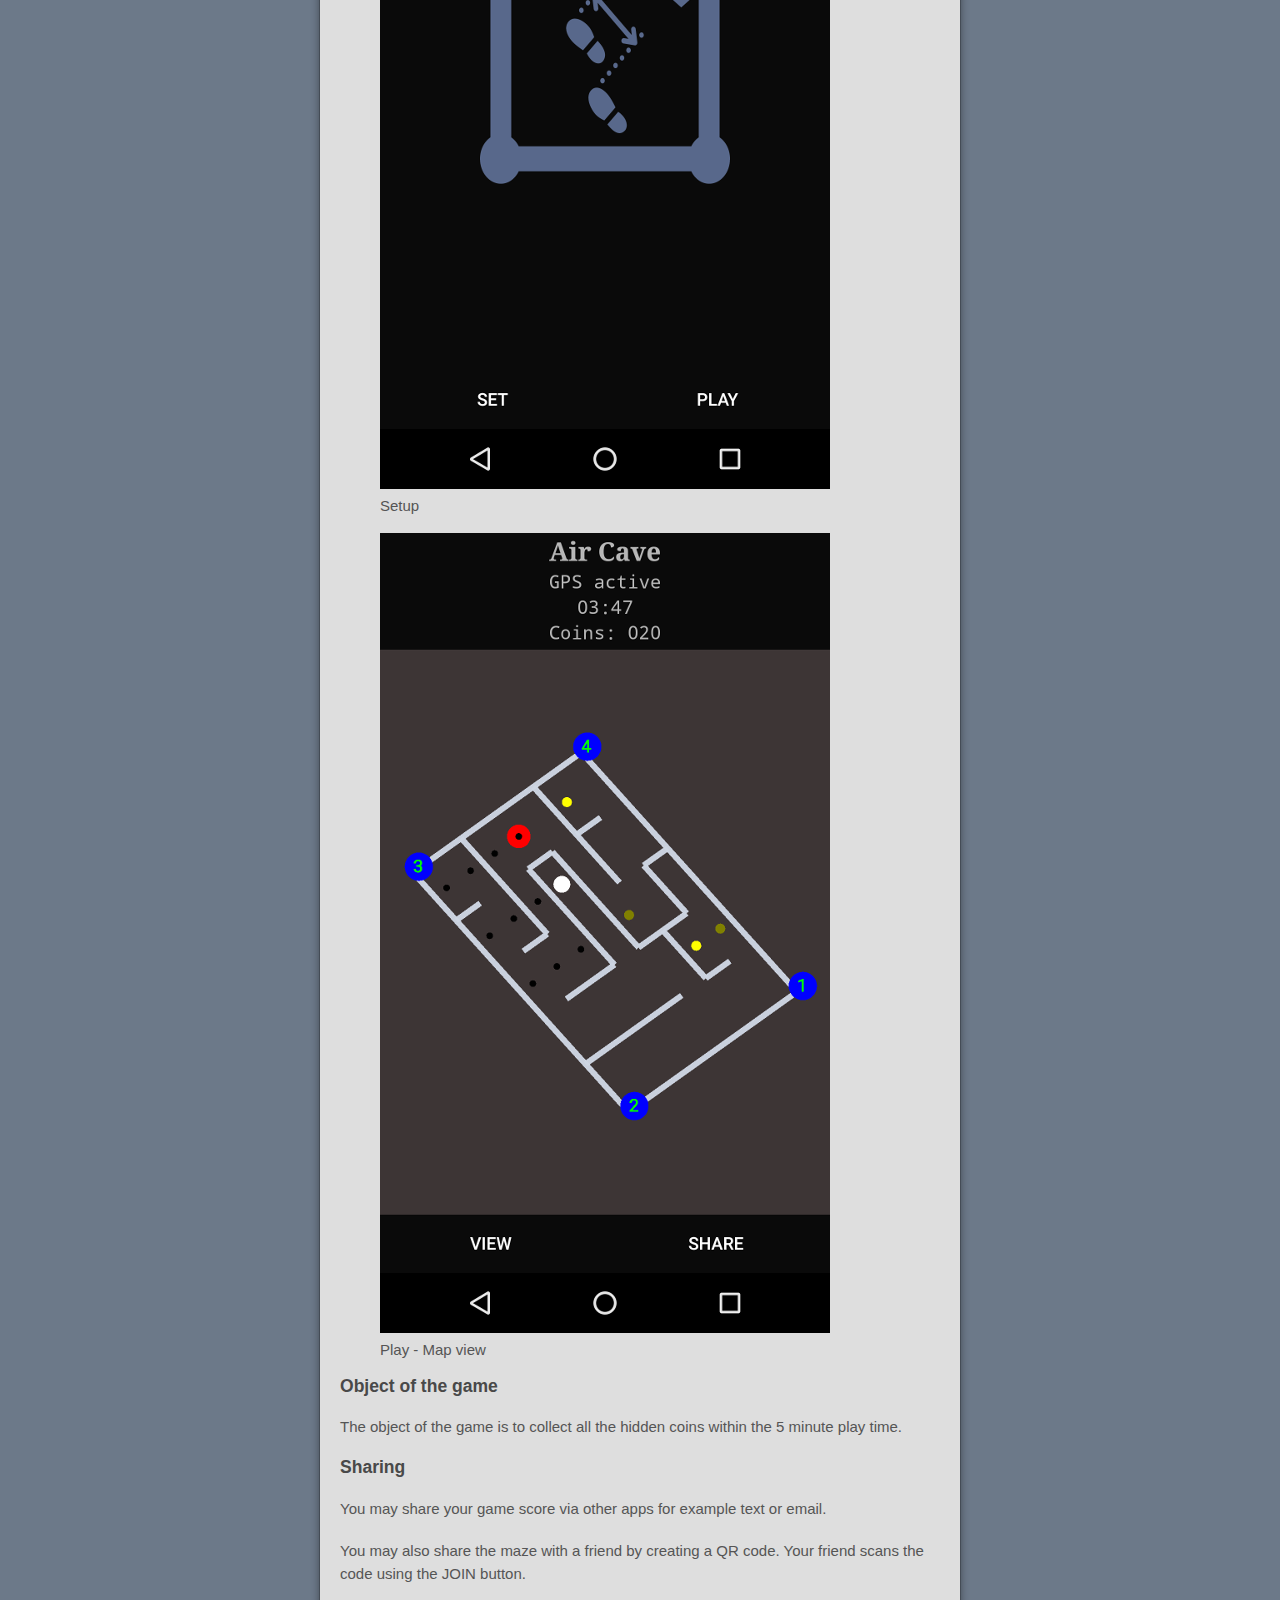
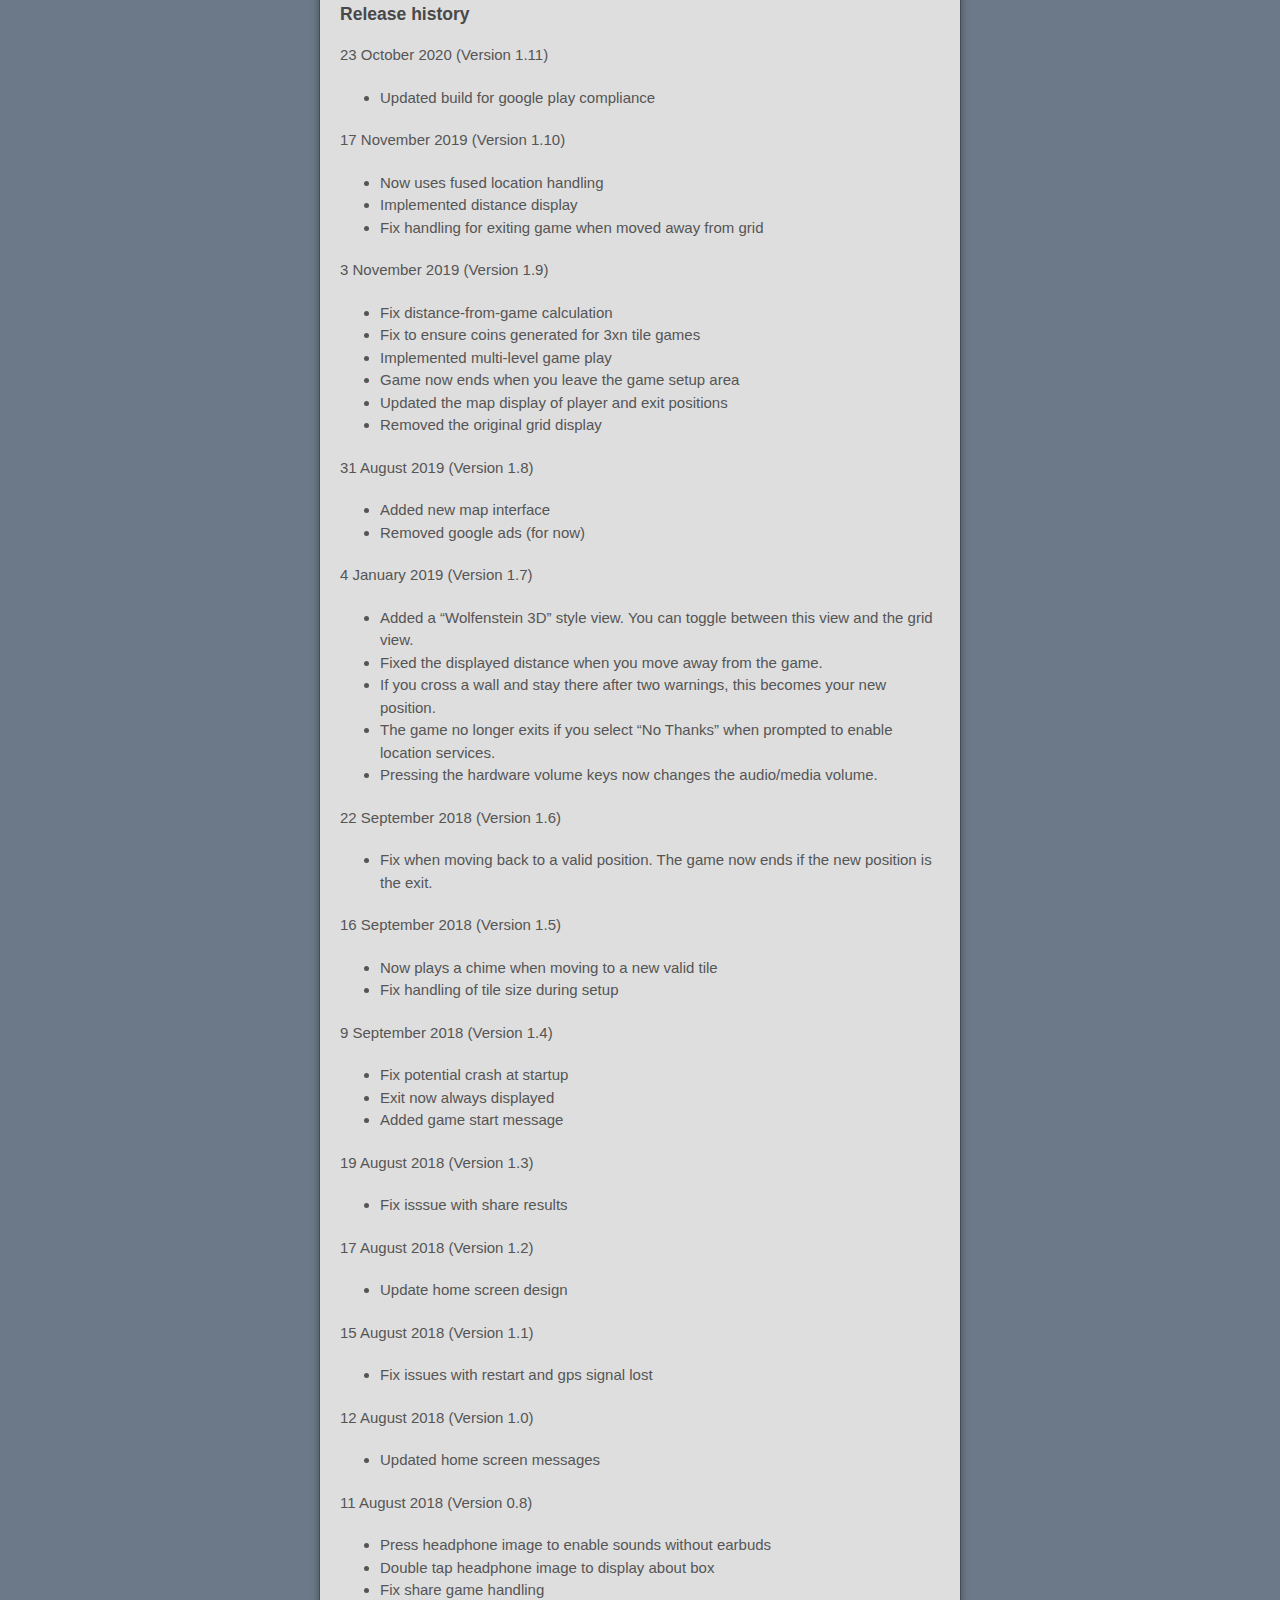
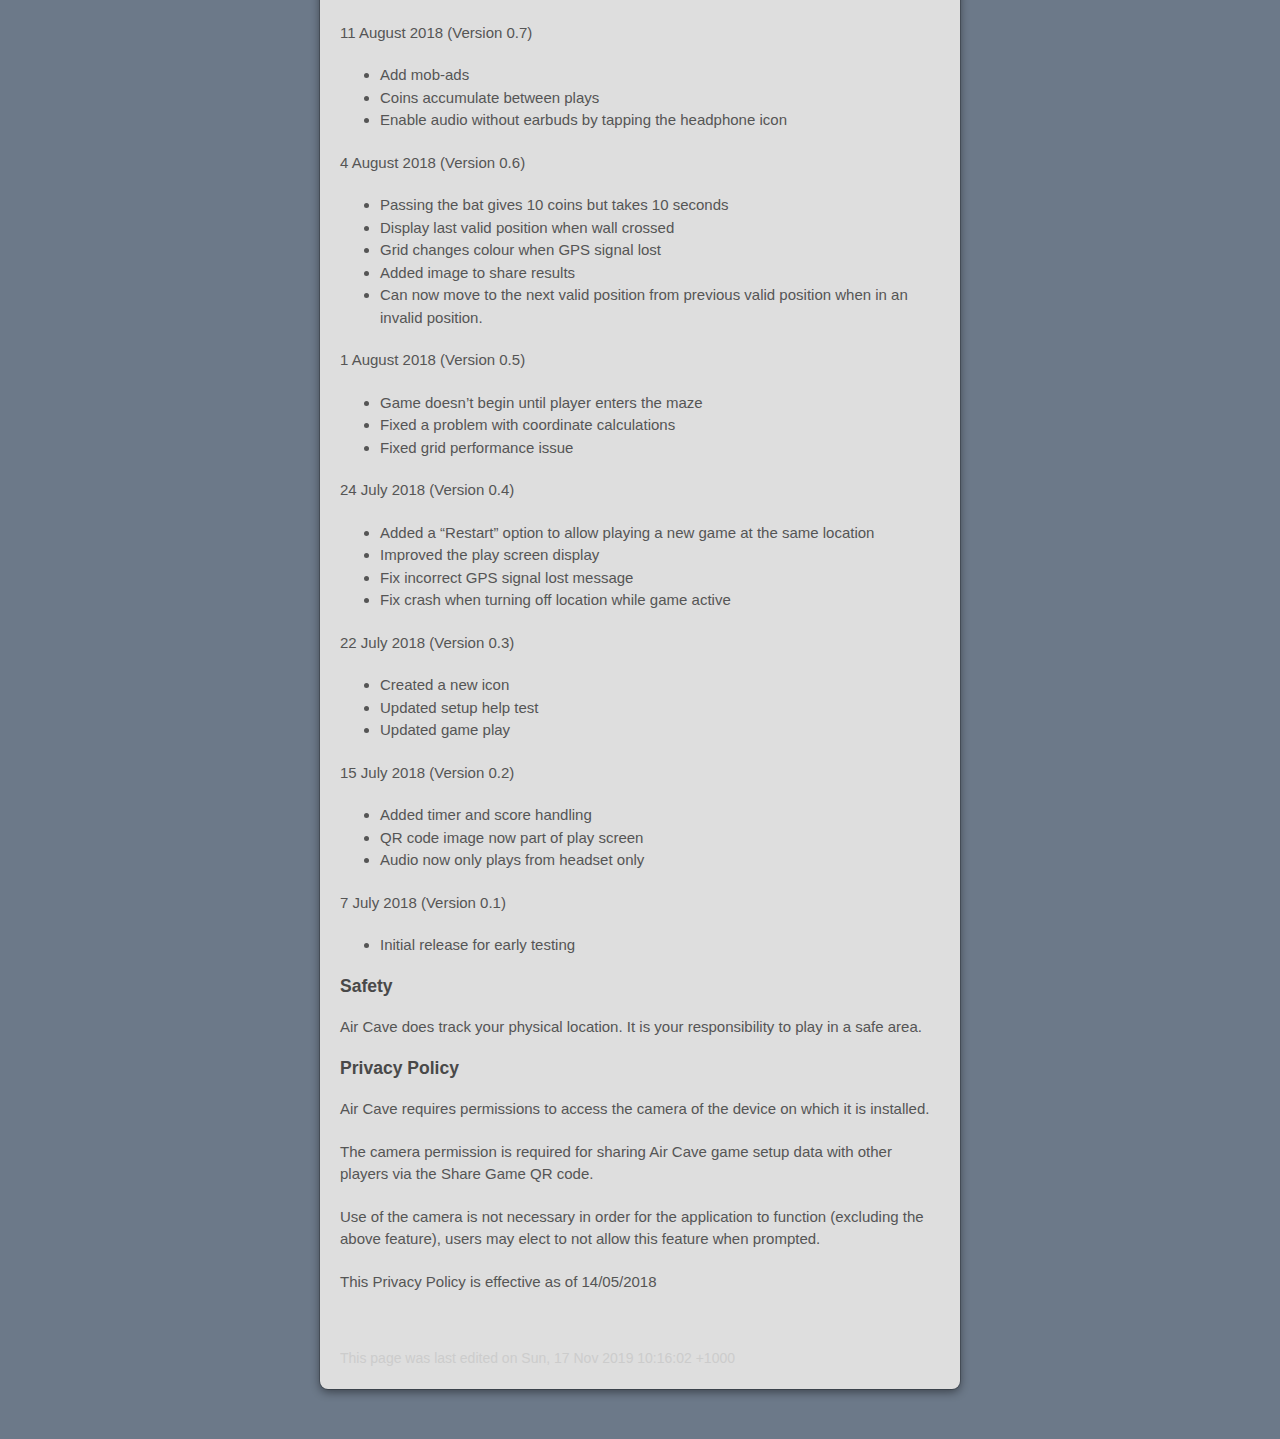
==== commit c8a607e7: "AIRCAVE: update version" ====
--- a/aircave.html
+++ b/aircave.html
@@ -38,6 +38,10 @@
 <p>You may share your game score via other apps for example text or email.</p>
 <p>You may also share the maze with a friend by creating a QR code. Your friend scans the code using the JOIN button.</p>
 <h3 id="release-history">Release history</h3>
+<p>23 October 2020 (Version 1.11)</p>
+<ul>
+<li>Updated build for google play compliance</li>
+</ul>
 <p>17 November 2019 (Version 1.10)</p>
 <ul>
 <li>Now uses fused location handling</li>
@@ -156,7 +160,7 @@
 </div>
       </section>
 <footer>
-  <p>This page was last edited on Sun, 3 Nov 2019 20:34:44 +1000
+  <p>This page was last edited on Sun, 17 Nov 2019 10:16:02 +1000
 </p>
 </footer>
     </div>
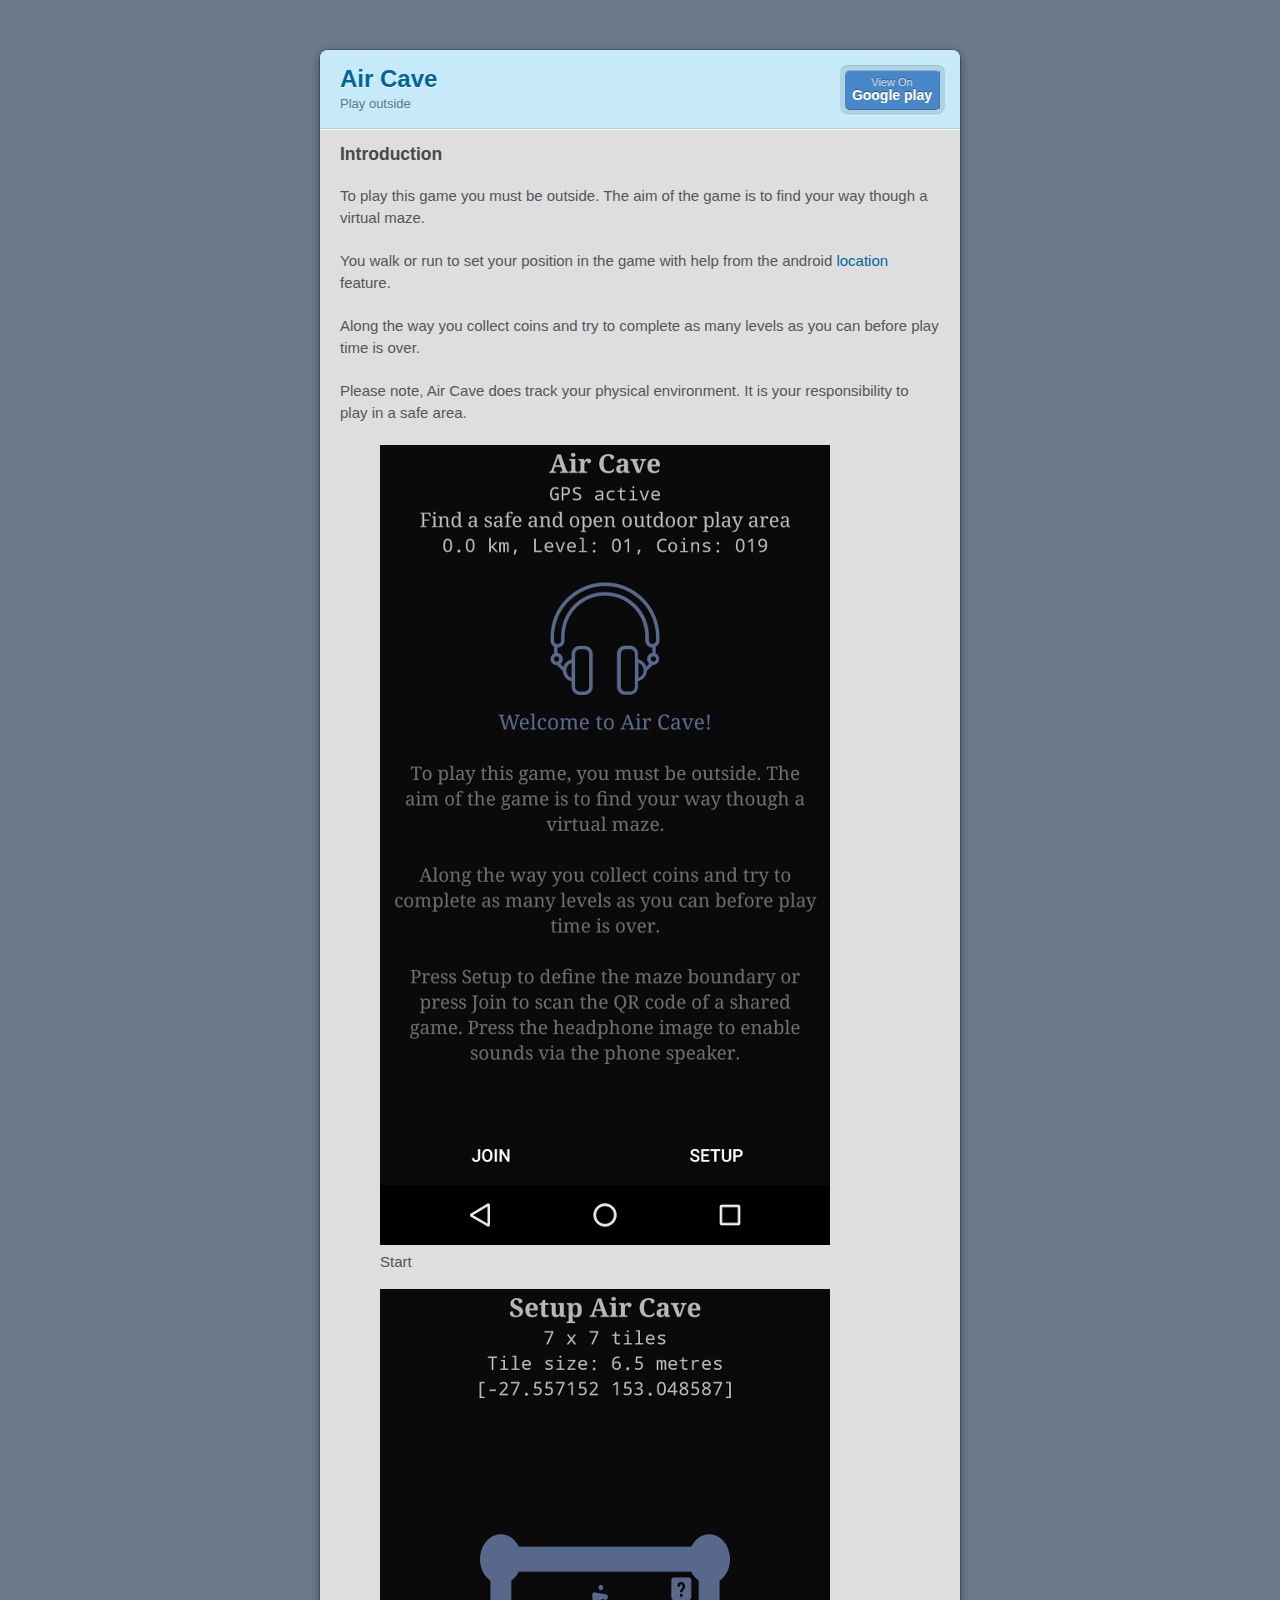
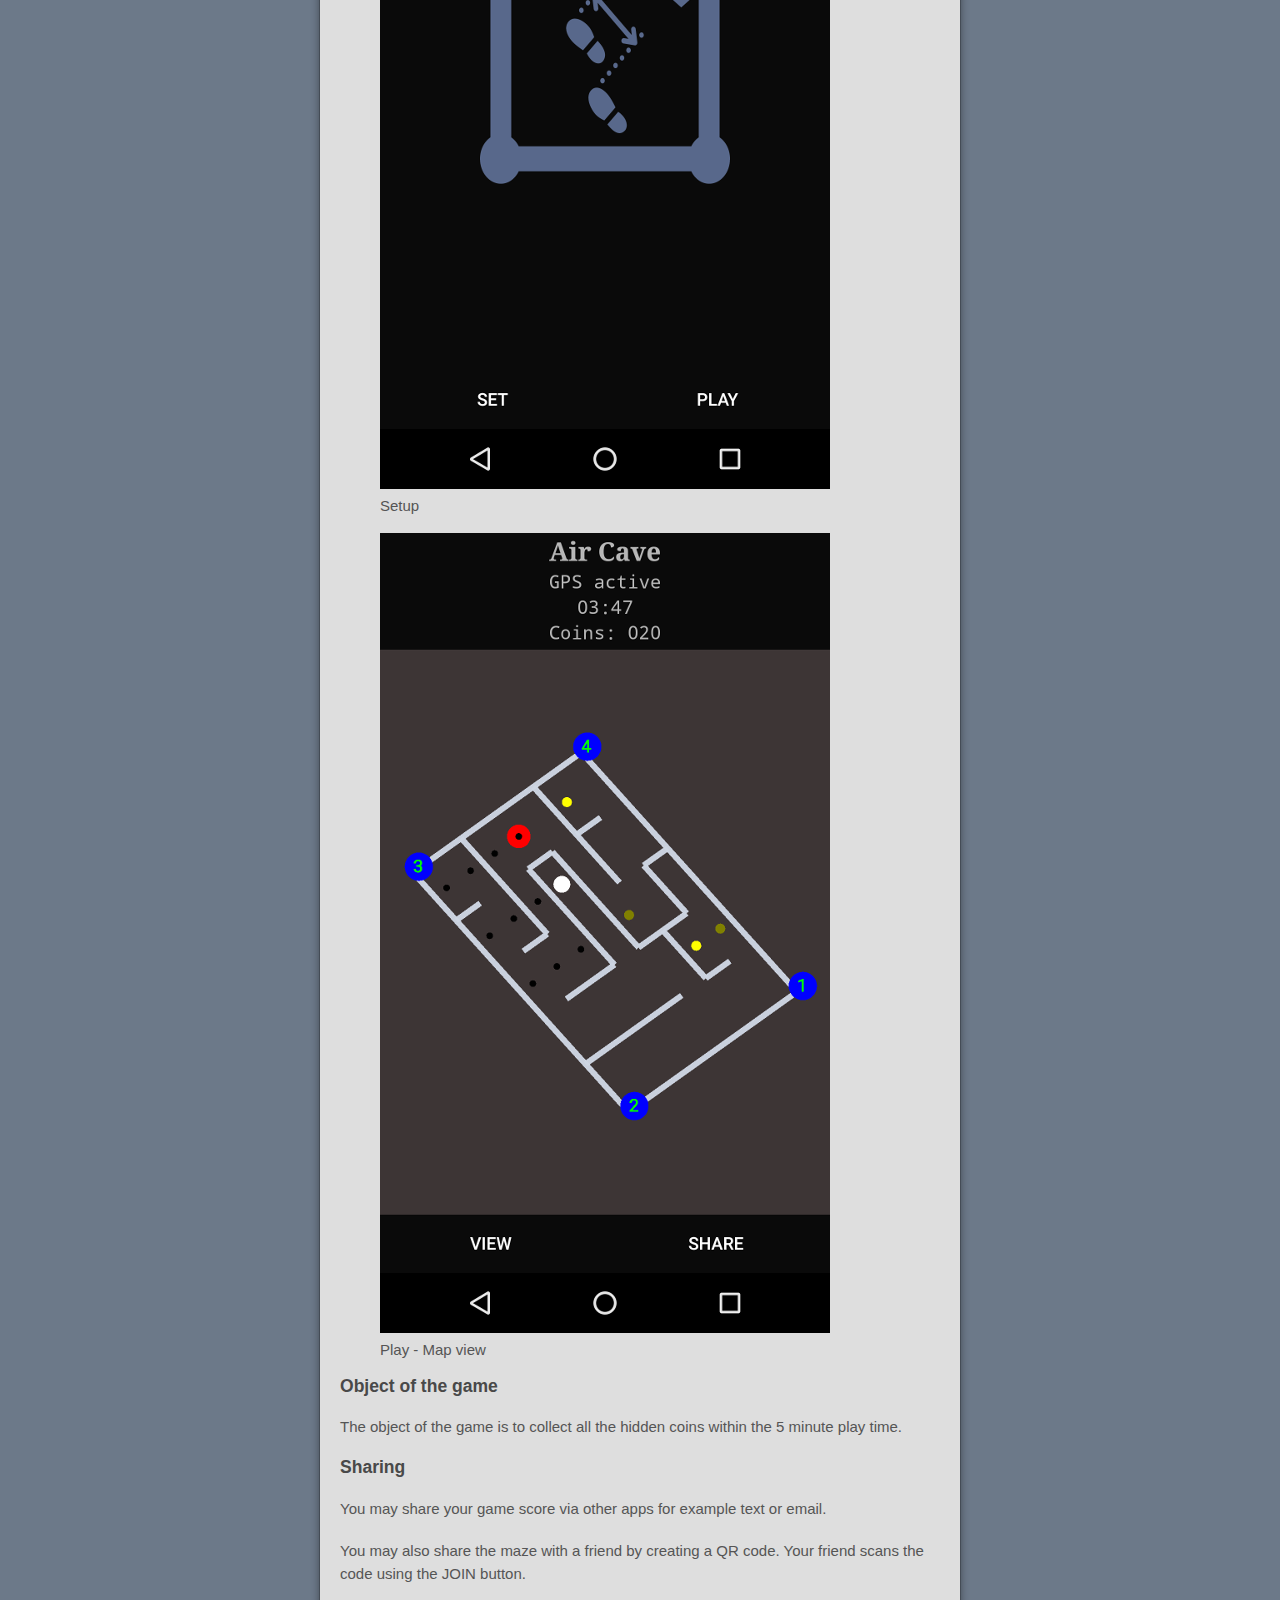
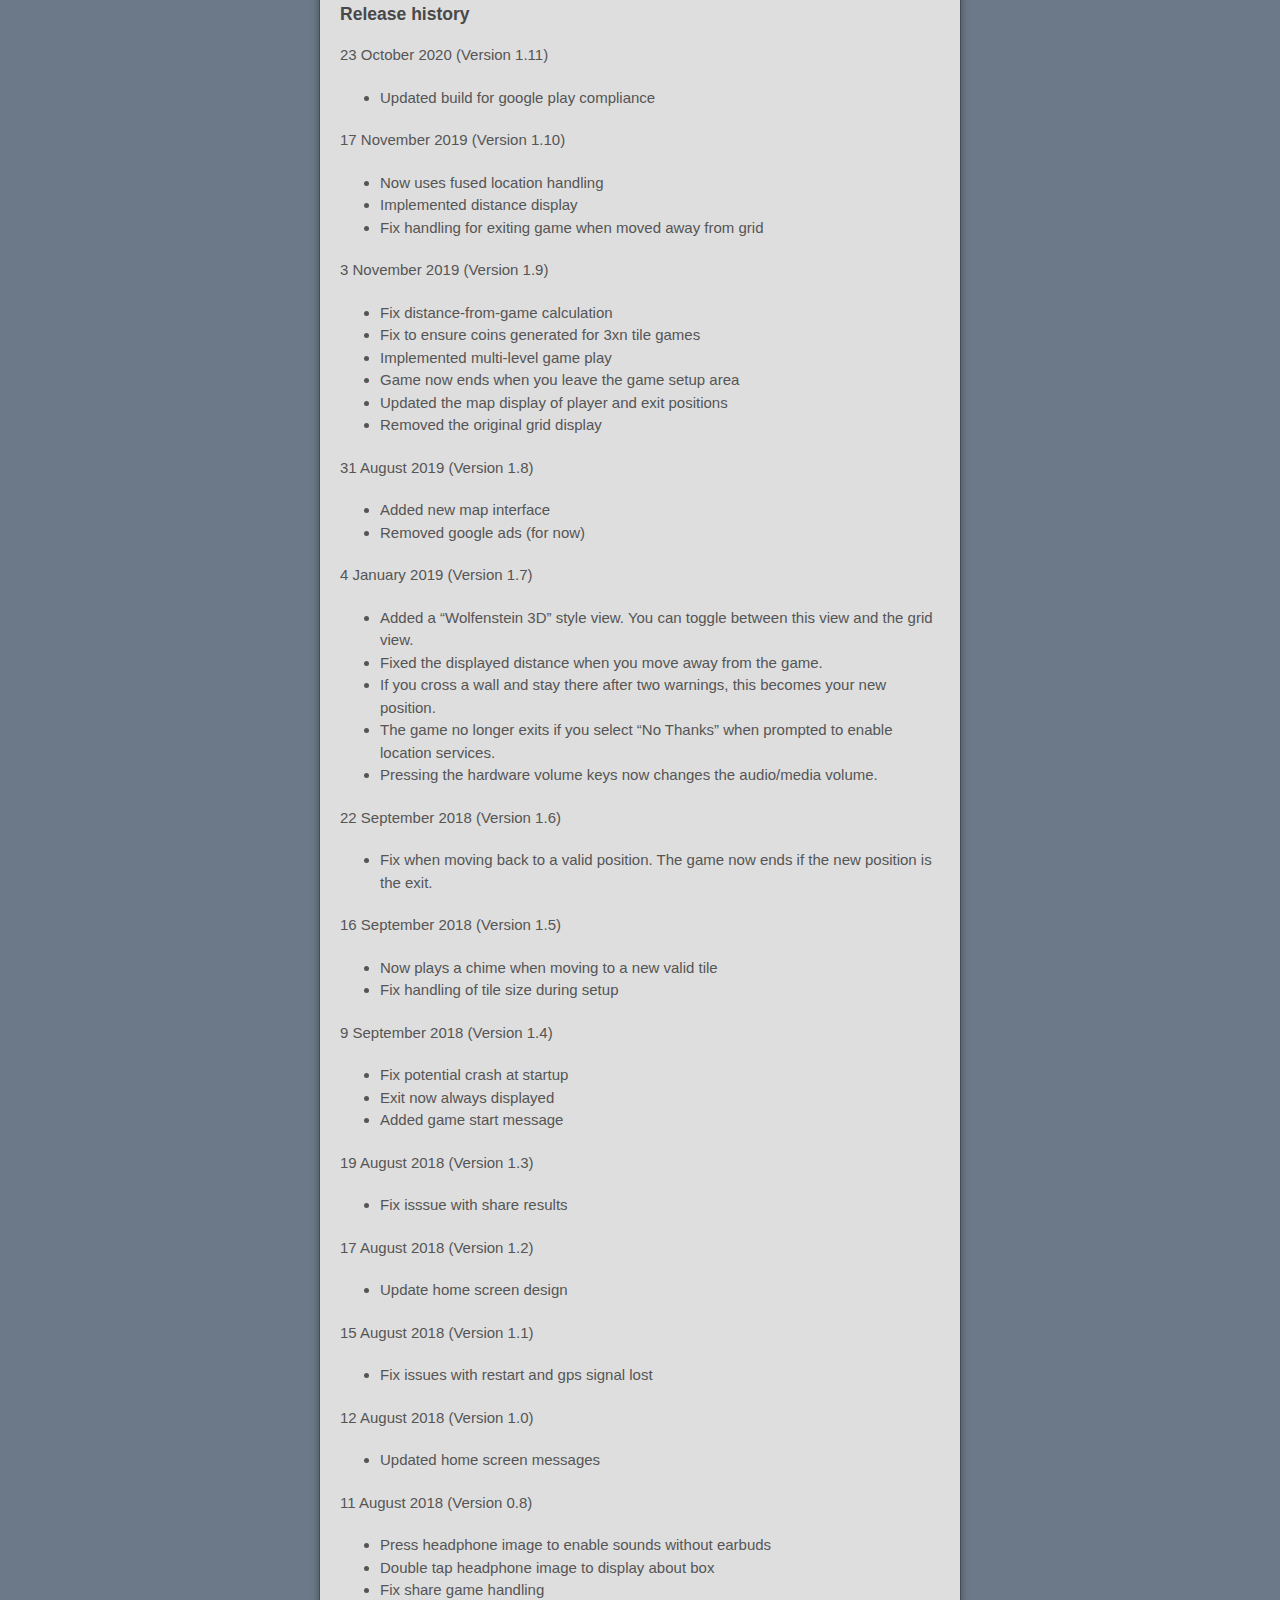
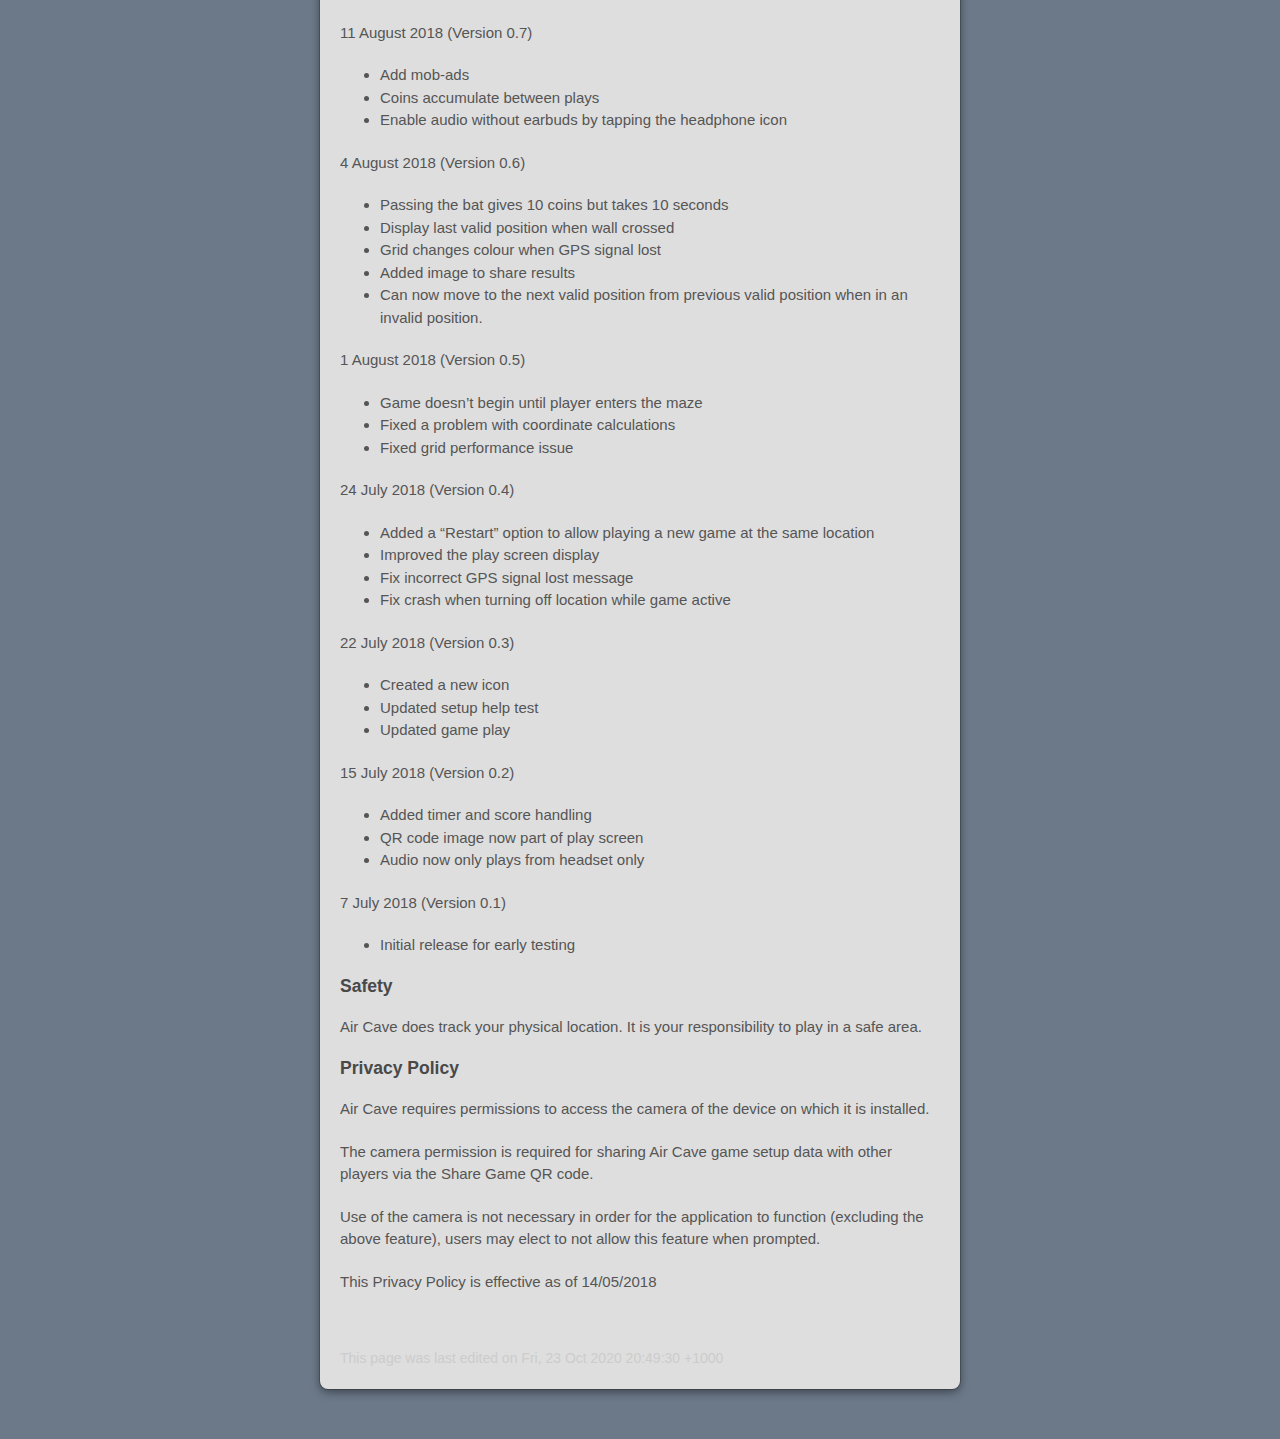
==== commit b0fcc397: "Added stompbox privacy policy page" ====
--- a/aircave.html
+++ b/aircave.html
@@ -24,13 +24,13 @@
 <p>Along the way you collect coins and try to complete as many levels as you can before play time is over.</p>
 <p>Please note, Air Cave does track your physical environment. It is your responsibility to play in a safe area.</p>
 <figure>
-<img src="images/aircave_start.png" alt="Start" /><figcaption>Start</figcaption>
+<img src="images/aircave_start.png" alt="" /><figcaption>Start</figcaption>
 </figure>
 <figure>
-<img src="images/aircave_setup.png" alt="Setup" /><figcaption>Setup</figcaption>
+<img src="images/aircave_setup.png" alt="" /><figcaption>Setup</figcaption>
 </figure>
 <figure>
-<img src="images/aircave_map.png" alt="Play - Map view" /><figcaption>Play - Map view</figcaption>
+<img src="images/aircave_map.png" alt="" /><figcaption>Play - Map view</figcaption>
 </figure>
 <h3 id="object-of-the-game">Object of the game</h3>
 <p>The object of the game is to collect all the hidden coins within the 5 minute play time.</p>
@@ -160,7 +160,7 @@
 </div>
       </section>
 <footer>
-  <p>This page was last edited on Sun, 17 Nov 2019 10:16:02 +1000
+  <p>This page was last edited on Fri, 23 Oct 2020 20:49:30 +1000
 </p>
 </footer>
     </div>
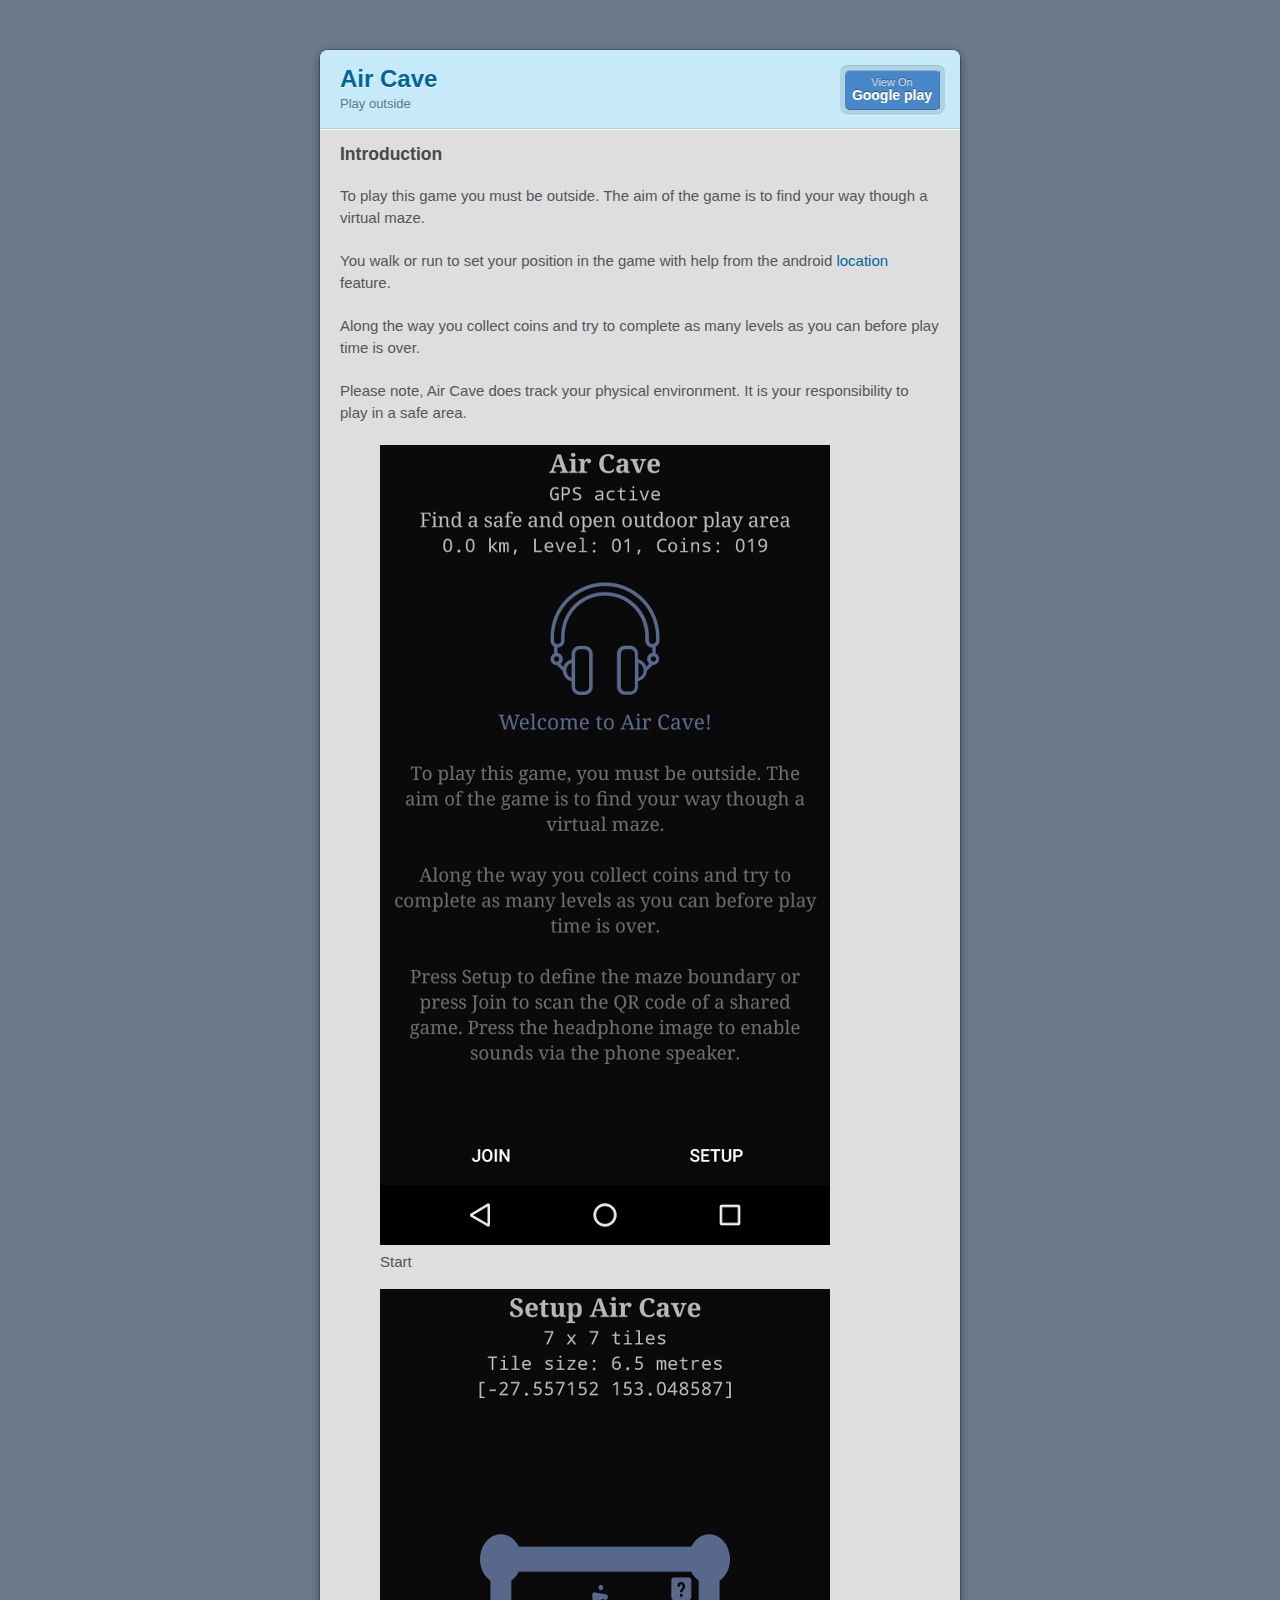
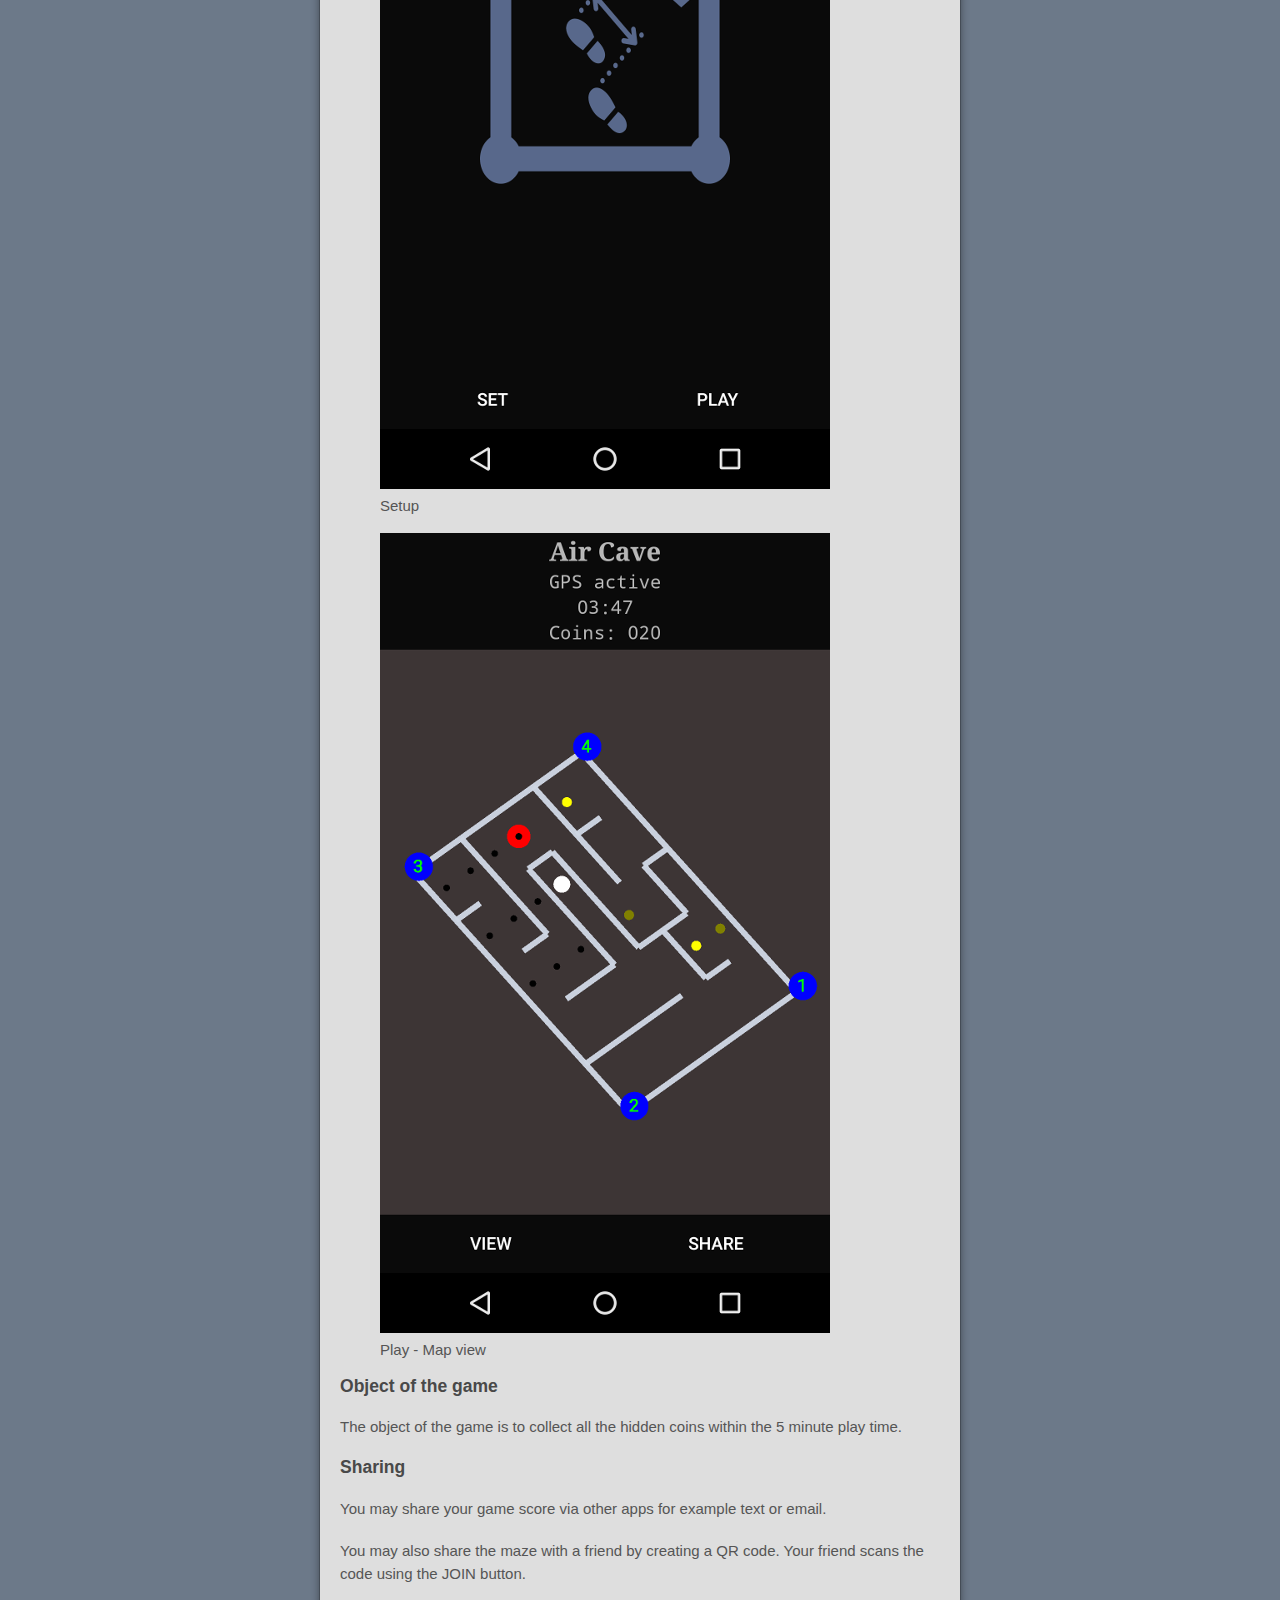
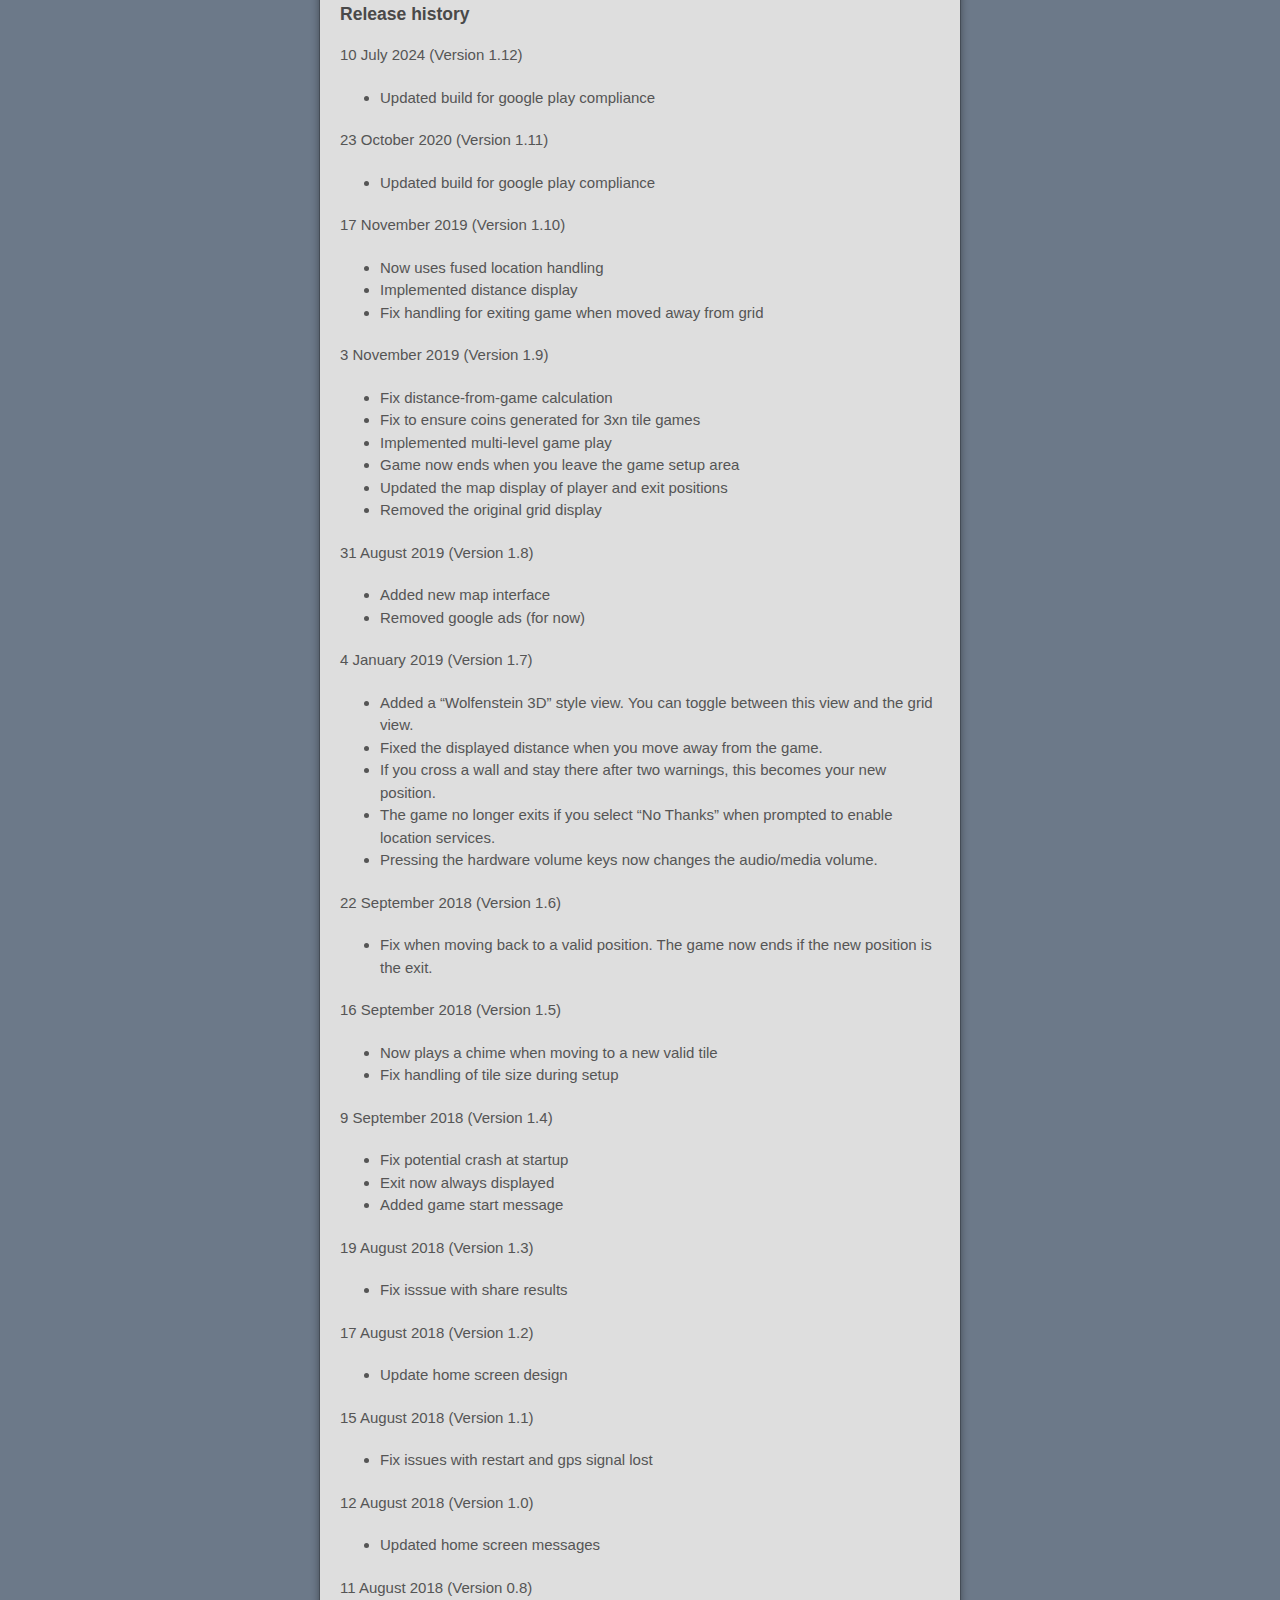
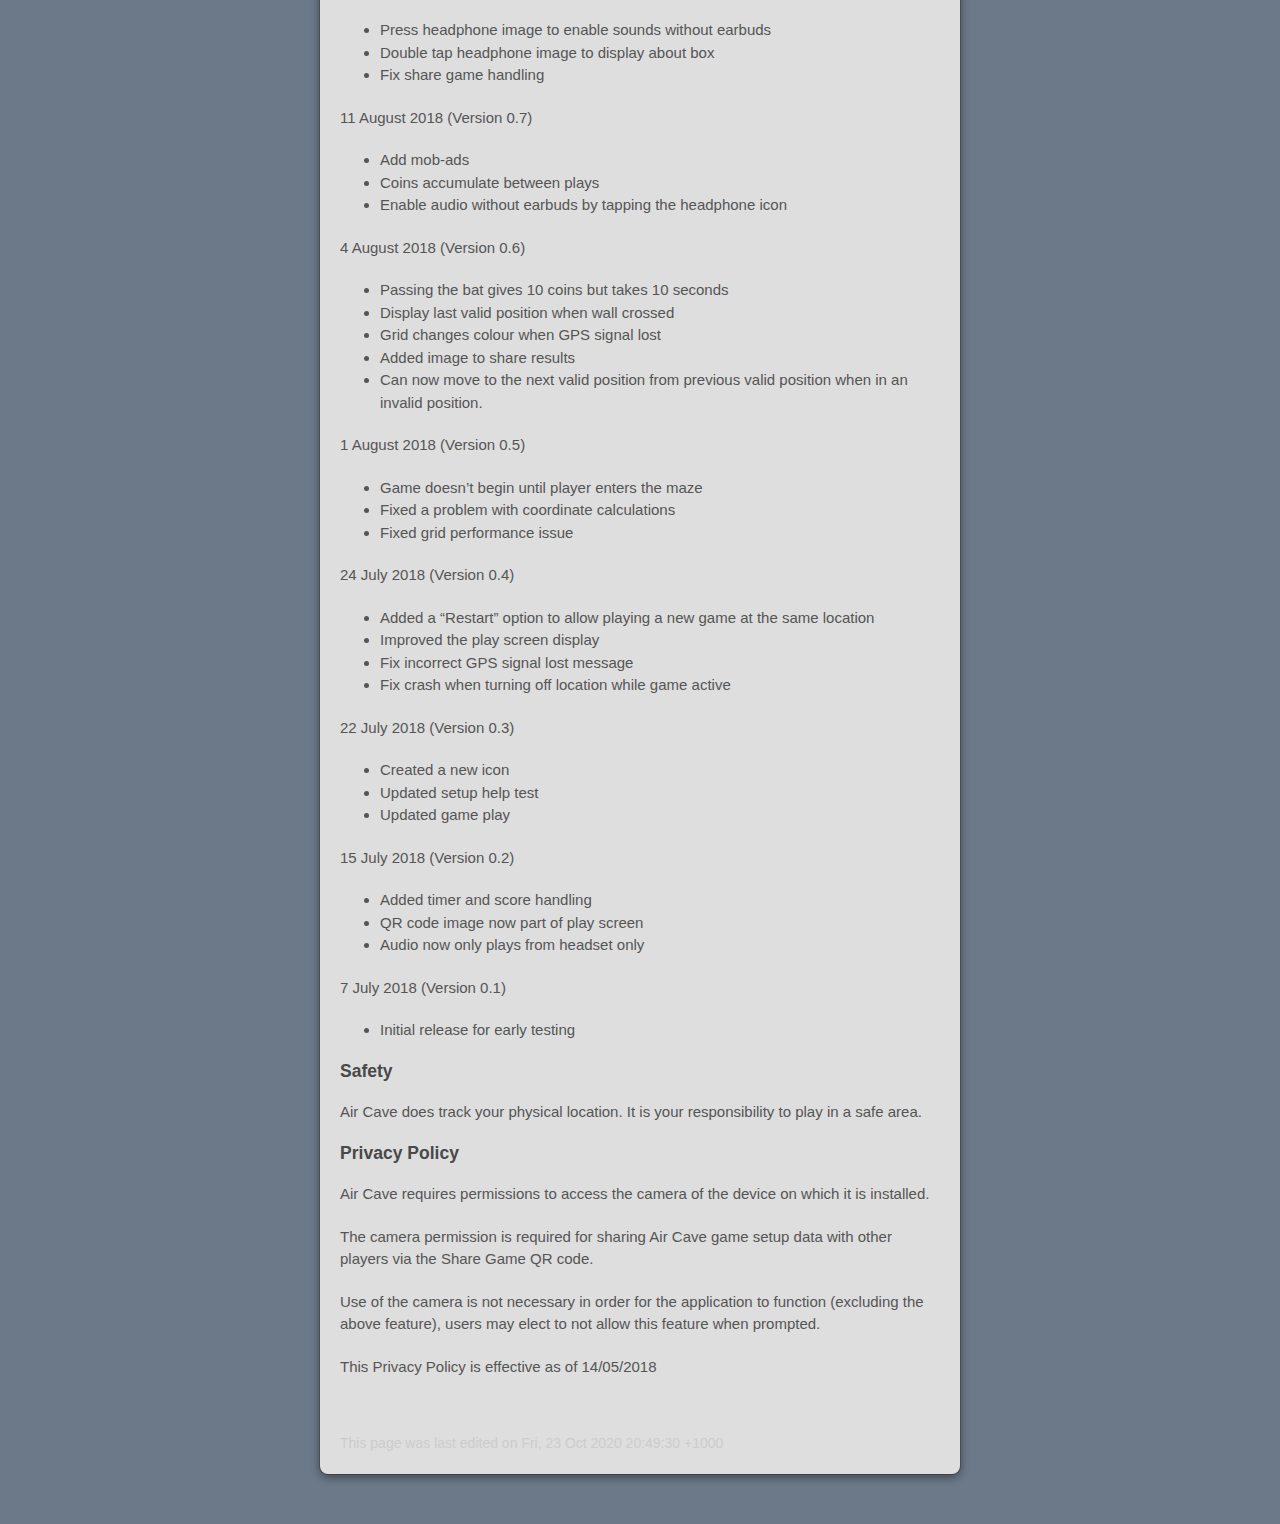
==== commit c2442d36: "bump aircave version" ====
--- a/aircave.html
+++ b/aircave.html
@@ -19,25 +19,41 @@
       <section>
 <div class="article">
 <h3 id="introduction">Introduction</h3>
-<p>To play this game you must be outside. The aim of the game is to find your way though a virtual maze.</p>
-<p>You walk or run to set your position in the game with help from the android <a href="https://en.wikipedia.org/wiki/GPS_navigation">location</a> feature.</p>
-<p>Along the way you collect coins and try to complete as many levels as you can before play time is over.</p>
-<p>Please note, Air Cave does track your physical environment. It is your responsibility to play in a safe area.</p>
+<p>To play this game you must be outside. The aim of the game is to find
+your way though a virtual maze.</p>
+<p>You walk or run to set your position in the game with help from the
+android <a
+href="https://en.wikipedia.org/wiki/GPS_navigation">location</a>
+feature.</p>
+<p>Along the way you collect coins and try to complete as many levels as
+you can before play time is over.</p>
+<p>Please note, Air Cave does track your physical environment. It is
+your responsibility to play in a safe area.</p>
 <figure>
-<img src="images/aircave_start.png" alt="" /><figcaption>Start</figcaption>
+<img src="images/aircave_start.png" alt="Start" />
+<figcaption aria-hidden="true">Start</figcaption>
 </figure>
 <figure>
-<img src="images/aircave_setup.png" alt="" /><figcaption>Setup</figcaption>
+<img src="images/aircave_setup.png" alt="Setup" />
+<figcaption aria-hidden="true">Setup</figcaption>
 </figure>
 <figure>
-<img src="images/aircave_map.png" alt="" /><figcaption>Play - Map view</figcaption>
+<img src="images/aircave_map.png" alt="Play - Map view" />
+<figcaption aria-hidden="true">Play - Map view</figcaption>
 </figure>
 <h3 id="object-of-the-game">Object of the game</h3>
-<p>The object of the game is to collect all the hidden coins within the 5 minute play time.</p>
+<p>The object of the game is to collect all the hidden coins within the
+5 minute play time.</p>
 <h3 id="sharing">Sharing</h3>
-<p>You may share your game score via other apps for example text or email.</p>
-<p>You may also share the maze with a friend by creating a QR code. Your friend scans the code using the JOIN button.</p>
+<p>You may share your game score via other apps for example text or
+email.</p>
+<p>You may also share the maze with a friend by creating a QR code. Your
+friend scans the code using the JOIN button.</p>
 <h3 id="release-history">Release history</h3>
+<p>10 July 2024 (Version 1.12)</p>
+<ul>
+<li>Updated build for google play compliance</li>
+</ul>
 <p>23 October 2020 (Version 1.11)</p>
 <ul>
 <li>Updated build for google play compliance</li>
@@ -64,15 +80,20 @@
 </ul>
 <p>4 January 2019 (Version 1.7)</p>
 <ul>
-<li>Added a “Wolfenstein 3D” style view. You can toggle between this view and the grid view.</li>
+<li>Added a “Wolfenstein 3D” style view. You can toggle between this
+view and the grid view.</li>
 <li>Fixed the displayed distance when you move away from the game.</li>
-<li>If you cross a wall and stay there after two warnings, this becomes your new position.</li>
-<li>The game no longer exits if you select “No Thanks” when prompted to enable location services.</li>
-<li>Pressing the hardware volume keys now changes the audio/media volume.</li>
+<li>If you cross a wall and stay there after two warnings, this becomes
+your new position.</li>
+<li>The game no longer exits if you select “No Thanks” when prompted to
+enable location services.</li>
+<li>Pressing the hardware volume keys now changes the audio/media
+volume.</li>
 </ul>
 <p>22 September 2018 (Version 1.6)</p>
 <ul>
-<li>Fix when moving back to a valid position. The game now ends if the new position is the exit.</li>
+<li>Fix when moving back to a valid position. The game now ends if the
+new position is the exit.</li>
 </ul>
 <p>16 September 2018 (Version 1.5)</p>
 <ul>
@@ -119,7 +140,8 @@
 <li>Display last valid position when wall crossed</li>
 <li>Grid changes colour when GPS signal lost</li>
 <li>Added image to share results</li>
-<li>Can now move to the next valid position from previous valid position when in an invalid position.</li>
+<li>Can now move to the next valid position from previous valid position
+when in an invalid position.</li>
 </ul>
 <p>1 August 2018 (Version 0.5)</p>
 <ul>
@@ -129,7 +151,8 @@
 </ul>
 <p>24 July 2018 (Version 0.4)</p>
 <ul>
-<li>Added a “Restart” option to allow playing a new game at the same location</li>
+<li>Added a “Restart” option to allow playing a new game at the same
+location</li>
 <li>Improved the play screen display</li>
 <li>Fix incorrect GPS signal lost message</li>
 <li>Fix crash when turning off location while game active</li>
@@ -151,11 +174,17 @@
 <li>Initial release for early testing</li>
 </ul>
 <h3 id="safety">Safety</h3>
-<p>Air Cave does track your physical location. It is your responsibility to play in a safe area.</p>
-<h3 id="privacy-policy">Privacy Policy <a href="#privacy-policy"></a></h3>
-<p>Air Cave requires permissions to access the camera of the device on which it is installed.</p>
-<p>The camera permission is required for sharing Air Cave game setup data with other players via the Share Game QR code.</p>
-<p>Use of the camera is not necessary in order for the application to function (excluding the above feature), users may elect to not allow this feature when prompted.</p>
+<p>Air Cave does track your physical location. It is your responsibility
+to play in a safe area.</p>
+<h3 id="privacy-policy">Privacy Policy <a
+href="#privacy-policy"></a></h3>
+<p>Air Cave requires permissions to access the camera of the device on
+which it is installed.</p>
+<p>The camera permission is required for sharing Air Cave game setup
+data with other players via the Share Game QR code.</p>
+<p>Use of the camera is not necessary in order for the application to
+function (excluding the above feature), users may elect to not allow
+this feature when prompted.</p>
 <p>This Privacy Policy is effective as of 14/05/2018</p>
 </div>
       </section>
